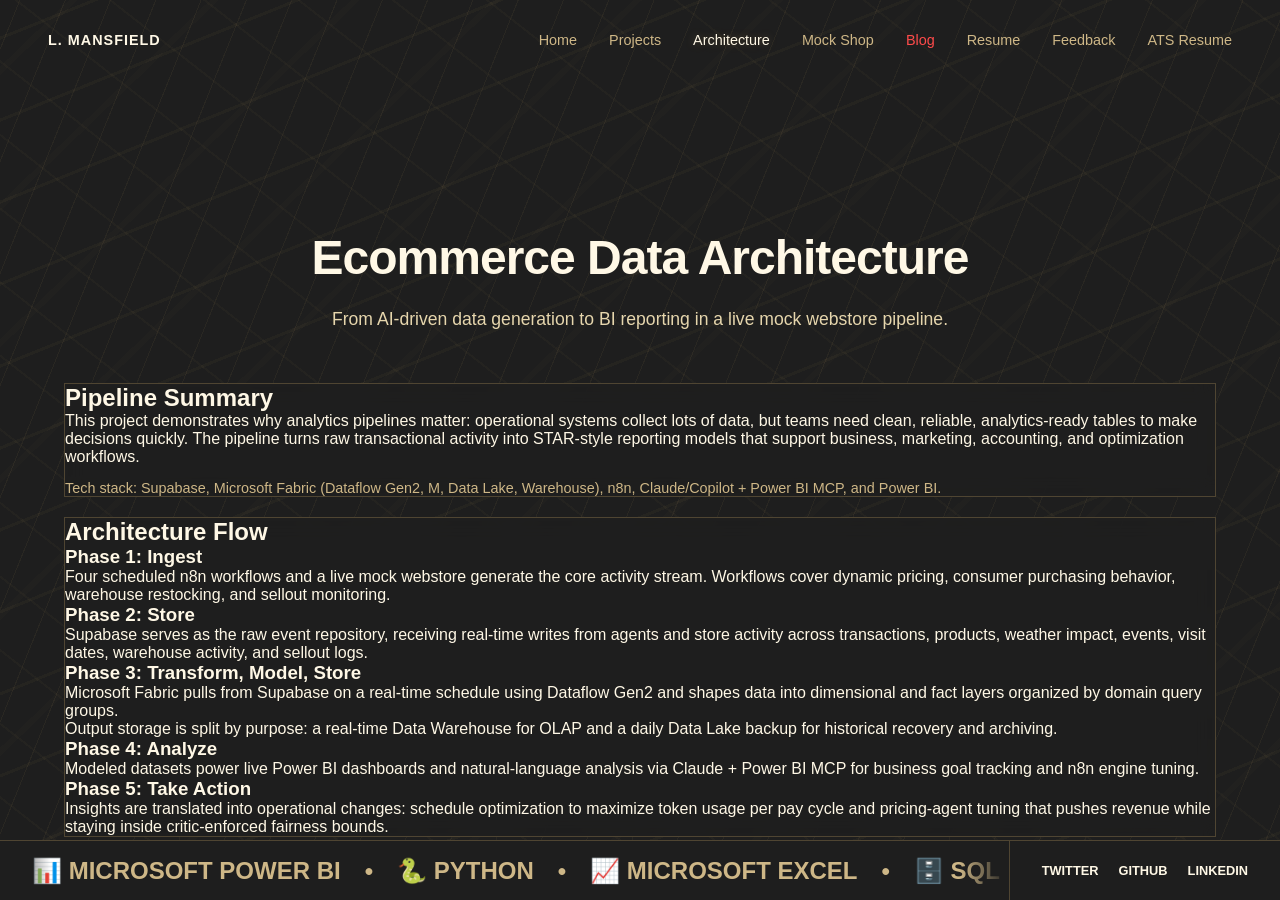
==== architecture.html @ 078328bf "added description to the architecture page" ====
<!DOCTYPE html>
<html lang="en">
<head>
    <meta charset="UTF-8">
    <meta name="viewport" content="width=device-width, initial-scale=1.0">
    <title>Logan Mansfield | Architecture</title>
    <link rel="icon" type="image/jpeg" href="mini.jpg">
    <link rel="shortcut icon" href="mini.jpg">
    <link rel="stylesheet" href="assets/style.css">
    <script>
        window.va = window.va || function () { (window.vaq = window.vaq || []).push(arguments); };
    </script>
    <script defer src="/_vercel/insights/script.js"></script>
</head>
<body>

    <header>
        <div class="logo-text">L. MANSFIELD</div>
        <button class="nav-toggle" type="button" aria-label="Toggle navigation" aria-expanded="false" data-nav-toggle>
            <span></span>
            <span></span>
            <span></span>
        </button>
        <nav class="nav-links">
            <a href="index.html">Home</a>
            <a href="projects.html">Projects</a>
            <a href="architecture.html" class="active">Architecture</a>
            <a href="shop.html">Mock Shop</a>
            <a href="blog.html" class="blog-disabled" data-disabled-blog="true" aria-disabled="true">Blog</a>
            <a href="resume.html">Resume</a>
            <a href="feedback.html">Feedback</a>
            <a href="assets/resume_ats.txt" target="_blank">ATS Resume</a>
        </nav>
    </header>

    <main class="blog-view">
        <div class="blog-intro">
            <h1>Ecommerce Data Architecture</h1>
            <p>From AI-driven data generation to BI reporting in a live mock webstore pipeline.</p>
        </div>

        <section class="content-panel" style="margin-bottom: 1.25rem;">
            <h2>Pipeline Summary</h2>
            <p>
                This project demonstrates why analytics pipelines matter: operational systems collect lots of data, but teams
                need clean, reliable, analytics-ready tables to make decisions quickly. The pipeline turns raw transactional
                activity into STAR-style reporting models that support business, marketing, accounting, and optimization workflows.
            </p>
            <p class="section-note">
                Tech stack: Supabase, Microsoft Fabric (Dataflow Gen2, M, Data Lake, Warehouse), n8n,
                Claude/Copilot + Power BI MCP, and Power BI.
            </p>
        </section>

        <section class="content-panel" style="margin-bottom: 1.25rem;">
            <h2>Architecture Flow</h2>
            <h3>Phase 1: Ingest</h3>
            <p>
                Four scheduled n8n workflows and a live mock webstore generate the core activity stream.
                Workflows cover dynamic pricing, consumer purchasing behavior, warehouse restocking, and sellout monitoring.
            </p>

            <h3>Phase 2: Store</h3>
            <p>
                Supabase serves as the raw event repository, receiving real-time writes from agents and store activity across
                transactions, products, weather impact, events, visit dates, warehouse activity, and sellout logs.
            </p>

            <h3>Phase 3: Transform, Model, Store</h3>
            <p>
                Microsoft Fabric pulls from Supabase on a real-time schedule using Dataflow Gen2 and shapes data into
                dimensional and fact layers organized by domain query groups.
            </p>
            <p>
                Output storage is split by purpose: a real-time Data Warehouse for OLAP and a daily Data Lake backup
                for historical recovery and archiving.
            </p>

            <h3>Phase 4: Analyze</h3>
            <p>
                Modeled datasets power live Power BI dashboards and natural-language analysis via Claude + Power BI MCP
                for business goal tracking and n8n engine tuning.
            </p>

            <h3>Phase 5: Take Action</h3>
            <p>
                Insights are translated into operational changes: schedule optimization to maximize token usage per pay cycle
                and pricing-agent tuning that pushes revenue while staying inside critic-enforced fairness bounds.
            </p>
        </section>

        <section class="content-panel" style="margin-bottom: 1.25rem;">
            <h2>Current Results</h2>
            <p>Dynamic pricing impact metrics are in progress.</p>
            <p>
                Agent cadence is currently balanced to maximize monthly token utilization without exceeding limits,
                prioritizing the consumer and sellout workflows, then dynamic pricing, then lower-frequency tasks.
            </p>
            <p class="section-note">Infographic generated with Claude Opus 4.6.</p>
        </section>

        <section class="content-panel" style="padding: 0; overflow: hidden; min-height: 78vh;">
            <iframe
                title="Owl Park Data Architecture"
                src="owl-park-infographic.html"
                style="width: 100%; min-height: 78vh; border: 0; display: block;"
                loading="lazy"
            ></iframe>
        </section>
    </main>

    <footer>
        <div class="marquee">
            <div class="marquee-content">
                <span>📊 Microsoft Power BI</span> <span class="separator">•</span>
                <span>🐍 Python</span> <span class="separator">•</span>
                <span>📈 Microsoft Excel</span> <span class="separator">•</span>
                <span>🗄️ SQL</span> <span class="separator">•</span>
                <span>🧠 Machine Learning</span> <span class="separator">•</span>
                <span>🧱 Microsoft Fabric</span> <span class="separator">•</span>
                <span>❄️ Snowflake</span> <span class="separator">•</span>
                <span>📊 Microsoft Power BI</span> <span class="separator">•</span>
                <span>🐍 Python</span> <span class="separator">•</span>
                <span>📈 Microsoft Excel</span> <span class="separator">•</span>
                <span>🗄️ SQL</span> <span class="separator">•</span>
                <span>🧠 Machine Learning</span> <span class="separator">•</span>
                <span>🧱 Microsoft Fabric</span> <span class="separator">•</span>
                <span>❄️ Snowflake</span> <span class="separator">•</span>
            </div>
        </div>

        <div class="footer-socials">
            <a href="https://x.com/StatBird" target="_blank">TWITTER</a>
            <a href="https://github.com/lmansf" target="_blank">GITHUB</a>
            <a href="https://www.linkedin.com/in/lmansf96/" target="_blank">LINKEDIN</a>
        </div>
    </footer>

    <script defer src="assets/transition.js"></script>
</body>
</html>
---- assets/style.css ----
:root {
    --bg-color: #1e1e1e;
    --text-color: #fff8e6;
    --accent-color: #ffd27a;
    --secondary-text: #ceb787;
    --card-bg: rgba(255, 210, 122, 0.06);
    --card-border: rgba(255, 210, 122, 0.22);
    --font-main: 'Inter', -apple-system, BlinkMacSystemFont, sans-serif;
}

* {
    box-sizing: border-box;
    margin: 0;
    padding: 0;
}

body {
    background-color: var(--bg-color);
    color: var(--text-color);
    font-family: var(--font-main);
    height: 100vh;
    overflow: hidden; /* Prevent scrolling for the main view */
    display: flex;
    flex-direction: column;
}

/* Background Layers */
body::before,
body::after {
    content: "";
    position: fixed;
    top: 0;
    left: 0;
    width: 100%;
    height: 100%;
    z-index: 0;
    pointer-events: none;
}

body::before {
    background-image:
        repeating-linear-gradient(112deg, transparent 0 18px, rgba(255, 210, 122, 0.14) 18px 19px, transparent 19px 42px),
        repeating-linear-gradient(158deg, transparent 0 34px, rgba(255, 210, 122, 0.1) 34px 37px, transparent 37px 76px);
    opacity: 0.38;
}

body::after {
    background-image:
        repeating-linear-gradient(38deg, transparent 0 22px, rgba(255, 210, 122, 0.12) 22px 24px, transparent 24px 58px),
        repeating-linear-gradient(136deg, transparent 0 48px, rgba(255, 210, 122, 0.08) 48px 54px, transparent 54px 98px);
    opacity: 0.24;
}

/* Header */
header {
    display: flex;
    justify-content: space-between;
    align-items: center;
    padding: 2rem 3rem;
    position: relative;
    z-index: 10;
    font-size: 0.9rem;
}

.logo-text {
    font-weight: 700;
    letter-spacing: 1px;
}

.header-time {
    color: var(--secondary-text);
    font-size: 0.8rem;
    font-variant-numeric: tabular-nums;
}

.nav-links {
    display: flex;
    gap: 2rem;
}

.nav-toggle {
    display: none;
    width: 42px;
    height: 42px;
    border: 1px solid var(--card-border);
    background: rgba(255, 210, 122, 0.08);
    align-items: center;
    justify-content: center;
    flex-direction: column;
    gap: 5px;
    cursor: pointer;
}

.nav-toggle span {
    width: 18px;
    height: 2px;
    background: var(--text-color);
}

.nav-links a {
    color: var(--secondary-text);
    text-decoration: none;
    transition: color 0.3s, text-shadow 0.2s;
}

.nav-links a:hover, .nav-links a.active {
    color: var(--text-color);
    text-shadow: 0 0 10px rgba(255, 210, 122, 0.25);
}

.nav-links a:focus-visible {
    outline: 2px solid var(--accent-color);
    outline-offset: 3px;
    color: var(--text-color);
    text-shadow: 0 0 10px rgba(255, 210, 122, 0.25);
}

.nav-links a.blog-disabled,
.nav-links a.blog-disabled:hover,
.nav-links a.blog-disabled.active {
    color: #ff4b4b;
}

.blog-hover-popup {
    position: fixed;
    top: 0;
    left: 0;
    z-index: 10050;
    padding: 7px 10px;
    border-radius: 4px;
    background: rgba(30, 30, 30, 0.95);
    border: 1px solid rgba(255, 75, 75, 0.55);
    color: #ff8a8a;
    font-size: 0.75rem;
    letter-spacing: 0.3px;
    pointer-events: none;
    white-space: nowrap;
    opacity: 0;
    transform: translate(12px, 12px);
    transition: opacity 0.15s ease;
}

.blog-hover-popup.is-visible {
    opacity: 1;
}

.nav-links a.blog-disabled.blog-shuddering {
    animation: blogShudder 0.7s cubic-bezier(0.22, 0.61, 0.36, 1);
}

@keyframes blogShudder {
    0% { transform: translateX(0); }
    12% { transform: translateX(-3px) rotate(-1.5deg); }
    24% { transform: translateX(3px) rotate(1.5deg); }
    36% { transform: translateX(-2.5px) rotate(-1deg); }
    48% { transform: translateX(2.5px) rotate(1deg); }
    60% { transform: translateX(-1.5px) rotate(-0.6deg); }
    72% { transform: translateX(1.5px) rotate(0.6deg); }
    84% { transform: translateX(-0.8px) rotate(-0.2deg); }
    100% { transform: translateX(0) rotate(0); }
}

/* Main Layout */
main {
    flex: 1;
    position: relative;
    z-index: 5;
    display: flex;
    justify-content: center;
    align-items: center;
}

/* Central Card */
.profile-card {
    width: 380px;
    background: var(--card-bg);
    backdrop-filter: blur(10px);
    border: 1px solid var(--card-border);
    padding: 0;
    display: flex;
    flex-direction: column;
}

.card-image-container {
    height: 400px;
    overflow: hidden;
    position: relative;
}

.card-image-container img {
    width: 100%;
    height: 100%;
    object-fit: cover;
    filter: grayscale(20%);
    transition: filter 0.3s;
}

.card-image-container:hover img {
    filter: grayscale(0%);
}

.status-badge {
    position: absolute;
    bottom: 20px;
    left: 20px;
    display: flex;
    align-items: center;
    gap: 10px;
    background: rgba(30, 30, 30, 0.78);
    backdrop-filter: blur(4px);
    padding: 8px 12px;
}

.status-bars {
    display: flex;
    gap: 3px;
}

.bar {
    width: 2px;
    height: 12px;
    background-color: #7b6640;
}

.bar.a { height: 8px; }
.bar.b { height: 14px; background-color: var(--accent-color);}
.bar.c { height: 10px; }
.bar.d { height: 6px; }


.status-text {
    font-size: 0.8rem;
    font-weight: 500;
    color: #fff7e3;
    line-height: 1.35;
    /* text-transform: uppercase; */
    letter-spacing: 0.2px;
}

.card-details {
    padding: 20px;
    border-top: 1px solid var(--card-border);
}

.card-name {
    font-size: 1.2rem;
    font-weight: 600;
    margin-bottom: 5px;
}

.card-role {
    font-size: 0.9rem;
    color: var(--secondary-text);
    margin-bottom: 20px;
}

.card-pricing {
    display: flex;
    justify-content: space-between;
    align-items: center;
    padding-top: 15px;
    border-top: 1px solid var(--card-border);
    margin-bottom: 20px;
    font-size: 0.9rem;
}

.consult-btn {
    width: 100%;
    padding: 15px;
    background: var(--accent-color);
    color: #1e1e1e;
    text-decoration: none;
    border: none;
    font-weight: 700;
    cursor: pointer;
    display: flex;
    justify-content: space-between;
    align-items: center;
    transition: background 0.2s, box-shadow 0.2s;
}

.consult-btn:hover {
    background: #e8bd6a;
    box-shadow: 0 0 0 2px rgba(255, 210, 122, 0.28);
}

.consult-btn:focus-visible {
    outline: 2px solid var(--accent-color);
    outline-offset: 3px;
    box-shadow: 0 0 0 3px rgba(255, 210, 122, 0.2);
}

/* Context Text (Right Side) */
.intro-text {
    position: absolute;
    bottom: 20%;
    right: 15%;
    width: 300px;
    text-align: left;
    z-index: 5;
}

.intro-text p {
    font-size: 1.1rem;
    line-height: 1.4;
    color: #f0ddb3;
}

/* Footer Ticker */
footer {
    position: fixed;
    bottom: 0;
    width: 100%;
    z-index: 10;
    background: var(--bg-color);
    border-top: 1px solid var(--card-border);
    display: flex;
    align-items: center;
    height: 60px;
    padding: 0; /* Remove padding to let marquee hit edges */
}

.marquee {
    flex: 1;
    overflow: hidden;
    display: flex;
    align-items: center;
    height: 100%;
    mask-image: linear-gradient(to right, transparent, black 5%, black 95%, transparent);
    -webkit-mask-image: linear-gradient(to right, transparent, black 5%, black 95%, transparent);
}

.marquee-content {
    display: flex;
    gap: 0; /* Gap handled by padding/margin in items usually, or just use gap if consistent */
    animation: scroll 30s linear infinite;
    /* Duplicate content logic is handled in HTML for simplicity or JS, 
       but CSS-only requires enough content to fill + scroll.
       I implemented duplicate content in HTML.
    */
    padding-left: 2rem;
}

.marquee-content span {
    font-size: 1.5rem; /* Larger like the bold logos */
    font-weight: 700;
    color: #ceb787;
    text-transform: uppercase;
    white-space: nowrap;
    display: inline-block;
}

.marquee-snake-handle {
    display: inline-block;
    cursor: grab;
    user-select: none;
    touch-action: none;
}

.marquee-snake-handle.is-dragging {
    cursor: grabbing;
}

.separator {
    margin: 0 1.5rem;
    color: #5a4a2b; /* Dim separator */
}

@keyframes scroll {
    0% { transform: translateX(0); }
    100% { transform: translateX(-50%); } /* Assuming content is doubled 50/50 */
}

.footer-socials {
    display: flex;
    gap: 20px;
    padding: 0 2rem;
    background: var(--bg-color); /* Cover marquee if it slides under */
    z-index: 2;
    height: 100%;
    align-items: center;
    border-left: 1px solid var(--card-border);
}

.footer-socials a {
    color: var(--text-color);
    text-decoration: none;
    font-size: 0.8rem;
    font-weight: 700;
    transition: color 0.2s, text-shadow 0.2s;
}

.footer-socials a:hover {
    color: var(--accent-color);
    text-shadow: 0 0 10px rgba(255, 210, 122, 0.28);
}

.footer-socials a:focus-visible {
    outline: 2px solid var(--accent-color);
    outline-offset: 3px;
    color: var(--accent-color);
}

/* BLOG STYLES */
.blog-view {
    width: 100%;
    height: 100%;
    overflow-y: auto;
    padding: 150px 5vw 100px 5vw;
    display: block; /* Removed flex centering to allow natural flow */
}

/* PROJECTS STYLES */
.projects-view {
    width: 100%;
    height: 100%;
    overflow-y: auto;
    padding: 130px 5vw 110px 5vw;
    display: block;
}

.projects-intro {
    max-width: 900px;
    margin: 0 auto 40px auto;
    text-align: left;
}

.projects-intro h1 {
    font-size: clamp(2.3rem, 4vw, 3.4rem);
    font-weight: 800;
    letter-spacing: -0.02em;
    margin-bottom: 14px;
}

.projects-intro p {
    color: #bcbcbc;
    font-size: 1rem;
    line-height: 1.6;
    max-width: 700px;
}

.projects-layout {
    width: 100%;
    max-width: 1100px;
    margin: 0 auto;
    display: grid;
    grid-template-columns: repeat(12, 1fr);
    gap: 16px;
    padding-bottom: 50px;
}

.project-panel {
    background: rgba(30, 30, 30, 0.85);
    backdrop-filter: blur(10px);
    border: 1px solid var(--card-border);
    padding: 22px;
    min-height: 150px;
    display: flex;
    flex-direction: column;
    justify-content: space-between;
}

.project-tile {
    text-decoration: none;
    color: inherit;
    cursor: pointer;
    transition: transform 0.2s ease, border-color 0.2s ease;
}

.project-tile:hover {
    transform: translateY(-4px);
    border-color: rgba(255, 255, 255, 0.35);
}

.project-tile:focus-visible {
    outline: 2px solid var(--accent-color);
    outline-offset: 3px;
    transform: translateY(-4px);
    border-color: rgba(255, 255, 255, 0.35);
}

.project-panel h2,
.project-panel h3 {
    color: var(--text-color);
    line-height: 1.25;
    margin-bottom: 10px;
}

.project-panel h2 {
    font-size: clamp(1.3rem, 2.2vw, 2rem);
}

.project-panel h3 {
    font-size: 1.1rem;
}

.project-panel p {
    color: #e6d6ad;
    font-size: 0.95rem;
    line-height: 1.55;
}

.panel-label {
    font-size: 0.75rem;
    letter-spacing: 1px;
    text-transform: uppercase;
    color: var(--secondary-text);
    margin-bottom: 12px;
}

.panel-meta {
    margin-top: 20px;
    display: flex;
    justify-content: space-between;
    align-items: center;
    gap: 16px;
    color: #d1bb8e;
    font-size: 0.85rem;
}

.panel-featured {
    grid-column: span 8;
    min-height: 280px;
}

.panel-index {
    grid-column: span 4;
    min-height: 280px;
    background: #2b261f;
    cursor: default;
}

.panel-index h3 {
    text-transform: uppercase;
    letter-spacing: 1px;
    margin-bottom: 16px;
}

.panel-index ul {
    list-style: none;
    display: flex;
    flex-direction: column;
    gap: 12px;
}

.panel-index li {
    color: #f0ddb3;
    border-bottom: 1px solid rgba(255, 210, 122, 0.16);
    padding-bottom: 10px;
    font-size: 0.9rem;
}

.panel-split {
    grid-column: span 5;
    min-height: 220px;
}

.panel-vertical-title {
    grid-column: span 3;
    min-height: 220px;
    align-items: flex-start;
    gap: 18px;
}

.panel-vertical-header {
    width: 100%;
    display: grid;
    grid-template-columns: auto 1fr;
    align-items: center;
    gap: 14px;
}

.panel-vertical-title .panel-vertical-label {
    writing-mode: vertical-rl;
    transform: rotate(180deg);
    font-size: 0.9rem;
    letter-spacing: 1px;
    color: #ecd9ad;
    font-weight: 700;
}

.churn-bar-icon {
    width: 152px;
    height: 132px;
    border: 1px solid rgba(255, 210, 122, 0.28);
    background: rgba(255, 210, 122, 0.06);
    display: flex;
    align-items: flex-end;
    justify-content: center;
    gap: 12px;
    padding: 16px;
    flex-shrink: 0;
    justify-self: center;
}

.churn-bar-icon span {
    display: block;
    width: 22px;
    background: rgba(255, 210, 122, 0.78);
}

.churn-bar-icon span:nth-child(1) { height: 36%; }
.churn-bar-icon span:nth-child(2) { height: 62%; }
.churn-bar-icon span:nth-child(3) { height: 82%; }
.churn-bar-icon span:nth-child(4) { height: 50%; }

.panel-compact {
    grid-column: span 2;
    min-height: 220px;
}

.project-modal-overlay {
    position: fixed;
    inset: 0;
    z-index: 40;
    display: flex;
    align-items: center;
    justify-content: center;
    padding: 24px;
    background: rgba(0, 0, 0, 0.55);
    backdrop-filter: blur(4px);
    opacity: 0;
    visibility: hidden;
    pointer-events: none;
    transition: opacity 0.5s ease, visibility 0.5s ease;
}

.project-modal-overlay.is-open {
    opacity: 1;
    visibility: visible;
    pointer-events: auto;
}

.project-modal {
    width: min(1200px, 96vw);
    height: min(900px, 88vh);
    background: rgba(30, 30, 30, 0.92);
    border: 1px solid var(--card-border);
    backdrop-filter: blur(10px);
    padding: 26px;
    position: relative;
    display: grid;
    grid-template-rows: auto auto auto 1fr auto;
    gap: 14px;
    overflow: auto;
    transform: translateY(20px);
    opacity: 0;
    transition: transform 0.5s ease, opacity 0.5s ease;
}

.project-modal-overlay.is-open .project-modal {
    transform: translateY(0);
    opacity: 1;
}

.project-modal h2 {
    color: var(--text-color);
    line-height: 1.25;
    margin-bottom: 10px;
    font-size: clamp(1.3rem, 2.2vw, 2rem);
}

.project-modal p {
    color: #e6d6ad;
    font-size: 0.95rem;
    line-height: 1.55;
}

.project-modal-media {
    border: 1px solid var(--card-border);
    background: rgba(255, 210, 122, 0.05);
    display: flex;
    align-items: center;
    justify-content: center;
    min-height: 0;
    overflow: hidden;
}

.project-modal-image {
    width: min(920px, 86%);
    max-width: 100%;
    max-height: 100%;
    object-fit: contain;
    opacity: 0.9;
}

.project-modal .panel-meta {
    margin-top: 0;
}

.project-modal-close {
    position: absolute;
    top: 12px;
    right: 12px;
    width: 34px;
    height: 34px;
    border: 1px solid var(--card-border);
    background: rgba(255, 210, 122, 0.08);
    color: var(--text-color);
    font-size: 1.2rem;
    line-height: 1;
    cursor: pointer;
}

.project-modal-close:focus-visible {
    outline: 2px solid var(--accent-color);
    outline-offset: 2px;
}

.shop-view {
    width: 100%;
    height: 100%;
    overflow-y: auto;
    padding: 130px 5vw 110px 5vw;
    display: block;
}

.shop-intro {
    max-width: 1100px;
    margin: 0 auto 24px auto;
}

.shop-intro h1 {
    font-size: clamp(2rem, 3.6vw, 3rem);
    line-height: 1.2;
    margin-bottom: 10px;
}

.shop-intro p {
    color: #e6d6ad;
    font-size: 0.98rem;
}

.shop-intro-note {
    margin-top: 12px;
    color: var(--secondary-text);
    font-size: 0.84rem;
}

.shop-intro-tiles {
    margin-top: 14px;
    display: grid;
    grid-template-columns: repeat(auto-fit, minmax(240px, 1fr));
    gap: 12px;
}

.shop-intro-tile {
    border: 1px solid var(--card-border);
    background: rgba(30, 30, 30, 0.9);
    backdrop-filter: blur(10px);
    padding: 14px;
    display: grid;
    gap: 10px;
}

.shop-intro-tile h3 {
    font-size: 0.92rem;
    text-transform: uppercase;
    letter-spacing: 0.07em;
    color: var(--secondary-text);
}

.shop-intro-tags {
    display: flex;
    flex-wrap: wrap;
    gap: 8px;
}

.shop-intro-tags span {
    border: 1px solid var(--card-border);
    background: rgba(255, 210, 122, 0.08);
    color: var(--text-color);
    font-size: 0.82rem;
    line-height: 1.3;
    padding: 6px 9px;
}

.shop-intro-tags code {
    color: inherit;
}

.shop-layout {
    width: 100%;
    max-width: 1100px;
    margin: 0 auto;
    display: grid;
    grid-template-columns: 2fr 1fr;
    gap: 18px;
    align-items: start;
    padding-bottom: 60px;
}

.shop-products-panel,
.shop-checkout-panel {
    border: 1px solid var(--card-border);
    background: rgba(30, 30, 30, 0.9);
    backdrop-filter: blur(10px);
    padding: 20px;
}

.shop-products-panel h2,
.shop-checkout-panel h2,
.shop-checkout-form h3 {
    margin-bottom: 14px;
}

.shop-product-grid {
    display: grid;
    gap: 14px;
}

.shop-category-section {
    display: grid;
    gap: 10px;
}

.shop-category-title {
    font-size: 0.95rem;
    letter-spacing: 0.06em;
    text-transform: uppercase;
    color: var(--secondary-text);
}

.shop-category-grid {
    display: grid;
    grid-template-columns: repeat(auto-fill, minmax(220px, 1fr));
    gap: 14px;
}

.shop-product-card {
    border: 1px solid var(--card-border);
    padding: 16px;
    background: rgba(255, 210, 122, 0.04);
    display: flex;
    flex-direction: column;
    gap: 10px;
    min-height: 220px;
}

.shop-product-card h3 {
    font-size: 1rem;
    line-height: 1.3;
}

.shop-product-card p {
    color: #e6d6ad;
    font-size: 0.9rem;
    line-height: 1.5;
    flex: 1;
}

.shop-product-inventory,
.shop-item-availability {
    color: var(--secondary-text);
    font-size: 0.82rem;
}

.shop-product-footer {
    display: flex;
    align-items: center;
    justify-content: space-between;
    gap: 10px;
}

.shop-add-btn,
.shop-remove-btn {
    border: 1px solid var(--card-border);
    background: rgba(255, 210, 122, 0.08);
    color: var(--text-color);
    padding: 8px 10px;
    cursor: pointer;
    transition: border-color 0.2s ease, background 0.2s ease;
}

.shop-add-btn:hover,
.shop-remove-btn:hover {
    border-color: rgba(255, 210, 122, 0.5);
}

.shop-add-btn:focus-visible,
.shop-remove-btn:focus-visible,
.shop-secondary-btn:focus-visible,
.shop-ticket-date-input:focus-visible,
.shop-quantity-input:focus-visible,
.shop-checkout-form input:focus-visible {
    outline: 2px solid var(--accent-color);
    outline-offset: 2px;
}

.shop-add-btn:disabled {
    opacity: 0.6;
    cursor: not-allowed;
}

.shop-cart-summary {
    margin-bottom: 18px;
}

.shop-cart-items {
    display: grid;
    gap: 10px;
}

.shop-cart-row {
    border: 1px solid var(--card-border);
    background: rgba(255, 210, 122, 0.04);
    padding: 12px;
    display: grid;
    gap: 10px;
}

.shop-cart-details h4 {
    font-size: 0.95rem;
}

.shop-cart-details p {
    color: var(--secondary-text);
    font-size: 0.85rem;
    margin-top: 4px;
}

.shop-ticket-date-label {
    display: grid;
    gap: 6px;
    margin-top: 10px;
    color: var(--secondary-text);
    font-size: 0.8rem;
}

.shop-ticket-date-popup {
    margin-top: 10px;
    border: 1px solid var(--card-border);
    background: rgba(255, 210, 122, 0.04);
}

.shop-ticket-date-popup[open] {
    padding: 0 10px 10px;
}

.shop-ticket-date-toggle {
    list-style: none;
    cursor: pointer;
    padding: 8px 10px;
    color: var(--secondary-text);
    font-size: 0.82rem;
    user-select: none;
}

.shop-ticket-date-toggle::-webkit-details-marker {
    display: none;
}

.shop-ticket-date-popup .shop-ticket-date-label {
    margin-top: 0;
}

.shop-ticket-date-body {
    margin-top: 2px;
}

.shop-ticket-date-spots {
    margin-top: 8px;
    color: var(--secondary-text);
    font-size: 0.8rem;
}

.shop-ticket-calendar-loading {
    color: var(--secondary-text);
    font-size: 0.8rem;
    padding: 8px 0;
}

.shop-ticket-calendar-nav {
    display: grid;
    grid-template-columns: auto 1fr auto;
    align-items: center;
    gap: 8px;
    margin-bottom: 8px;
}

.shop-ticket-calendar-month {
    text-align: center;
    font-size: 0.82rem;
    color: var(--text-color);
}

.shop-ticket-calendar-nav-btn {
    width: 26px;
    height: 26px;
    border: 1px solid var(--card-border);
    background: rgba(255, 210, 122, 0.08);
    color: var(--text-color);
    cursor: pointer;
}

.shop-ticket-calendar-nav-btn:disabled {
    opacity: 0.5;
    cursor: not-allowed;
}

.shop-ticket-calendar-grid {
    display: grid;
    grid-template-columns: repeat(7, minmax(0, 1fr));
    gap: 5px;
}

.shop-ticket-calendar-weekday {
    color: var(--secondary-text);
    font-size: 0.72rem;
    text-align: center;
    opacity: 0.9;
}

.shop-ticket-calendar-day {
    width: 100%;
    min-height: 28px;
    border: 1px solid var(--card-border);
    background: rgba(255, 210, 122, 0.08);
    color: var(--text-color);
    cursor: pointer;
    font-size: 0.78rem;
}

.shop-ticket-calendar-day.is-empty {
    border-color: transparent;
    background: transparent;
    pointer-events: none;
}

.shop-ticket-calendar-day.is-unavailable,
.shop-ticket-calendar-day:disabled {
    background: rgba(30, 30, 30, 0.45);
    color: rgba(206, 183, 135, 0.45);
    border-color: rgba(255, 210, 122, 0.18);
    cursor: not-allowed;
}

.shop-ticket-calendar-day.is-selected {
    border-color: rgba(255, 210, 122, 0.8);
    box-shadow: 0 0 0 1px rgba(255, 210, 122, 0.35) inset;
    background: rgba(255, 210, 122, 0.2);
}

.shop-ticket-date-input {
    border: 1px solid var(--card-border);
    background: rgba(30, 30, 30, 0.92);
    color: var(--text-color);
    padding: 8px;
}

.shop-cart-controls {
    display: grid;
    grid-template-columns: 72px 1fr auto;
    align-items: center;
    gap: 10px;
}

.shop-quantity-input {
    width: 100%;
    padding: 6px 8px;
    border: 1px solid var(--card-border);
    background: rgba(30, 30, 30, 0.9);
    color: var(--text-color);
}

.shop-line-total {
    justify-self: end;
    font-weight: 700;
}

.shop-cart-empty,
.shop-products-empty {
    color: var(--secondary-text);
    font-size: 0.9rem;
}

.shop-cart-totals {
    margin-top: 12px;
    border-top: 1px solid var(--card-border);
    padding-top: 12px;
    display: grid;
    gap: 8px;
}

.shop-cart-totals div {
    display: flex;
    justify-content: space-between;
    align-items: center;
}

.shop-checkout-form {
    display: grid;
    gap: 10px;
}

.shop-checkout-form label {
    display: grid;
    gap: 6px;
    color: var(--secondary-text);
    font-size: 0.88rem;
}

.shop-checkout-form input {
    width: 100%;
    border: 1px solid var(--card-border);
    background: rgba(30, 30, 30, 0.92);
    color: var(--text-color);
    padding: 10px;
}

.shop-checkout-form input:disabled {
    opacity: 0.65;
    cursor: not-allowed;
}

.shop-rounding-toggle {
    display: flex;
    align-items: center;
    gap: 10px;
    color: var(--text-color);
    font-size: 0.88rem;
    font-weight: 600;
    border: 1px solid var(--card-border);
    background: rgba(255, 210, 122, 0.06);
    padding: 10px 12px;
    cursor: pointer;
    transition: border-color 0.2s ease, background 0.2s ease, box-shadow 0.2s ease;
}

.shop-rounding-toggle:hover {
    border-color: rgba(255, 210, 122, 0.5);
    background: rgba(255, 210, 122, 0.1);
}

.shop-rounding-toggle:focus-within {
    border-color: var(--accent-color);
    box-shadow: 0 0 0 2px rgba(255, 210, 122, 0.22);
}

.shop-rounding-toggle input {
    width: 18px;
    height: 18px;
    margin: 0;
    accent-color: var(--accent-color);
}

.shop-rounding-help {
    color: var(--secondary-text);
    font-size: 0.8rem;
    margin: -2px 4px 0;
}

.shop-promo-field {
    display: grid;
    gap: 6px;
    margin-top: 2px;
}

.shop-promo-field > label {
    color: var(--secondary-text);
    font-size: 0.88rem;
}

.shop-promo-controls {
    display: grid;
    grid-template-columns: 1fr auto auto;
    gap: 8px;
}

.shop-promo-controls .shop-secondary-btn {
    width: auto;
    min-width: 90px;
    padding: 10px 12px;
}

.shop-promo-controls .shop-secondary-btn:disabled {
    opacity: 0.6;
    cursor: not-allowed;
}

.shop-promo-message {
    min-height: 1.1rem;
    color: var(--secondary-text);
    font-size: 0.82rem;
    margin-left: 2px;
}

.shop-promo-message[data-type="error"] {
    color: #ff8a8a;
}

.shop-promo-message[data-type="success"] {
    color: #9be8be;
}

.shop-promo-message[data-type="warning"] {
    color: #ffd27a;
}

.shop-checkout-form .consult-btn {
    margin-top: 6px;
}

.shop-checkout-form .consult-btn:disabled {
    opacity: 0.6;
    cursor: not-allowed;
}

.shop-checkout-actions {
    display: grid;
    gap: 8px;
    margin-top: 6px;
}

.shop-checkout-actions .consult-btn {
    margin-top: 0;
}

.shop-secondary-btn {
    width: 100%;
    padding: 12px;
    border: 1px solid var(--card-border);
    background: rgba(255, 210, 122, 0.08);
    color: var(--text-color);
    font-weight: 600;
    cursor: pointer;
    transition: border-color 0.2s ease, background 0.2s ease;
}

.shop-secondary-btn:hover {
    border-color: rgba(255, 210, 122, 0.5);
}

.content-panel {
    margin: 0 auto;
    border: 1px solid var(--card-border);
    background: rgba(30, 30, 30, 0.9);
    backdrop-filter: blur(10px);
}

.content-panel--resume {
    max-width: 1200px;
    padding: 14px;
}

.content-panel--feedback {
    max-width: 720px;
    padding: 24px;
    text-align: center;
}

.resume-frame {
    width: 100%;
    height: min(74vh, 1100px);
    border: 1px solid var(--card-border);
    background: var(--bg-color);
}

.feedback-action {
    max-width: 360px;
    margin: 0 auto;
    text-decoration: none;
}

.section-note {
    margin-top: 14px;
    color: var(--secondary-text);
    font-size: 0.9rem;
}

.blog-loading-state,
.blog-empty-state {
    grid-column: 1 / -1;
    text-align: center;
    font-size: 0.9rem;
    color: var(--secondary-text);
}

.blog-empty-state {
    padding: 50px;
}

.blog-card-meta {
    display: flex;
    justify-content: space-between;
    align-items: center;
    margin-bottom: 10px;
}

.blog-card-date {
    color: var(--secondary-text);
    font-size: 0.85rem;
}

.shop-form-message {
    min-height: 1.2rem;
    font-size: 0.88rem;
    color: var(--secondary-text);
}

.shop-form-message[data-type="error"] {
    color: #ff8a8a;
}

.shop-form-message[data-type="success"] {
    color: #9be8be;
}

.shop-form-message[data-type="warning"] {
    color: #ffd27a;
}

#blog-grid {
    display: grid;
    grid-template-columns: repeat(auto-fill, minmax(300px, 1fr));
    gap: 50px;
    width: 100%;
    max-width: 1200px;
    margin: 0 auto; /* Center the grid */
    padding-bottom: 50px;
}

/* Project Card in Blog Grid */
.project-card {
    background: rgba(30, 30, 30, 0.85); /* Darker background for better readability against large text */
    backdrop-filter: blur(10px);
    border: 1px solid var(--card-border);
    border-radius: 4px;
    overflow: hidden;
    transition: transform 0.3s ease, border-color 0.3s ease;
    cursor: pointer;
    display: flex;
    flex-direction: column;
}

.project-card:hover {
    transform: translateY(-8px); /* Deeper lift on hover */
    border-color: rgba(255, 210, 122, 0.5); /* Brighter border on hover for separation */
    box-shadow: 0 10px 30px -10px rgba(0,0,0,0.5); /* Added shadow for depth */
}

.project-card-image {
    width: 100%;
    height: 200px;
    background-size: cover;
    background-position: center;
    filter: grayscale(40%);
    transition: filter 0.3s;
}

.project-card:hover .project-card-image {
    filter: grayscale(0%);
}

.project-card-content {
    padding: 20px;
    flex: 1;
    display: flex;
    flex-direction: column;
    justify-content: space-between;
}

.project-tag {
    font-size: 0.75rem;
    text-transform: uppercase;
    letter-spacing: 1px;
    color: var(--secondary-text);
    margin-bottom: 10px;
    border: 1px solid var(--card-border);
    padding: 4px 8px;
    align-self: flex-start;
}

.project-card h2 {
    font-size: 1.2rem;
    margin-bottom: 10px;
    line-height: 1.3;
    font-weight: 700;
    color: var(--text-color);
}

.post-excerpt {
    font-size: 0.9rem;
    color: #e6d6ad;
    margin-bottom: 15px;
    display: -webkit-box;
    line-clamp: 3;
    -webkit-line-clamp: 3;
    -webkit-box-orient: vertical;
    overflow: hidden;
}

/* OVERLAY STYLES */
#post-overlay {
    position: fixed;
    inset: 0;
    display: none;
    flex-direction: column;
    z-index: 9999;
    overflow-y: auto;
    background: rgba(30, 30, 30, 0.96);
    backdrop-filter: blur(20px);
}

#post-overlay-close {
    position: fixed;
    top: 20px;
    right: 30px;
    width: 40px;
    height: 40px;
    border: 1px solid var(--card-border);
    border-radius: 50%;
    background: rgba(255, 210, 122, 0.12);
    color: var(--text-color);
    font-size: 2rem;
    line-height: 1;
    display: flex;
    align-items: center;
    justify-content: center;
    cursor: pointer;
    z-index: 10000;
    transition: background 0.2s ease, border-color 0.2s ease;
}

#post-overlay-close:hover {
    background: rgba(255, 210, 122, 0.2);
    border-color: rgba(255, 210, 122, 0.5);
}

#post-overlay-close:focus-visible {
    outline: 2px solid var(--accent-color);
    outline-offset: 3px;
}

#post-overlay-image {
    width: 100%;
    height: 40vh;
    margin-bottom: 2rem;
    background-size: cover;
    background-position: center;
    flex-shrink: 0;
}

.post-overlay-shell {
    max-width: 800px;
    width: 100%;
    margin: 0 auto;
    padding: 0 20px 100px;
}

.post-overlay-meta {
    margin-bottom: 10px;
    display: flex;
    align-items: center;
}

#post-overlay-category {
    background: transparent;
    border: 1px solid var(--card-border);
    padding: 5px 10px;
    border-radius: 4px;
    margin-bottom: 0;
}

#post-overlay-date {
    margin-left: 15px;
    color: var(--secondary-text);
    font-size: 0.9rem;
}

#post-overlay-title {
    font-size: clamp(2rem, 5vw, 3rem);
    margin: 20px 0 30px;
    line-height: 1.1;
    font-weight: 800;
}

#post-overlay-content {
    color: #e6d6ad;
    line-height: 1.8;
    font-size: 1.1rem;
}

.blog-markdown-content h1, 
.blog-markdown-content h2, 
.blog-markdown-content h3 {
    color: var(--text-color);
    margin-top: 2em;
    margin-bottom: 0.5em;
    font-weight: 700;
}

.blog-markdown-content p {
    margin-bottom: 1.5em;
    color: #e6d6ad;
    font-size: 1.1rem;
    line-height: 1.8;
}

.blog-markdown-content a {
    color: var(--accent-color);
    text-decoration: underline;
}

.blog-markdown-content img {
    max-width: 100%;
    border-radius: 4px;
    margin: 2em 0;
}

.blog-markdown-content pre {
    background: rgba(255,255,255,0.05);
    padding: 20px;
    border-radius: 4px;
    overflow-x: auto;
    margin: 2em 0;
    border: 1px solid var(--card-border);
}

.blog-markdown-content code {
    font-family: monospace;
    background: rgba(255,255,255,0.1);
    padding: 2px 5px;
    border-radius: 3px;
    color: #f0ddb3;
}

/* Responsive adjustments */
@media (max-width: 900px) {
    header {
        padding: 1rem;
    }

    .nav-toggle {
        display: inline-flex;
        z-index: 12;
    }

    .nav-links {
        position: absolute;
        top: calc(100% + 8px);
        left: 1rem;
        right: 1rem;
        display: none;
        flex-direction: column;
        gap: 0;
        background: rgba(30, 30, 30, 0.98);
        border: 1px solid var(--card-border);
        z-index: 11;
    }

    body.mobile-nav-open .nav-links {
        display: flex;
    }

    .nav-links a {
        padding: 12px 14px;
        border-bottom: 1px solid var(--card-border);
    }

    .nav-links a:last-child {
        border-bottom: 0;
    }

    .intro-text, .footer-socials {
        display: none; 
    }

    .profile-card {
        width: 90%;
        max-width: 350px;
    }

    footer {
        display: none; 
    }
    
    .blog-view {
        padding: 80px 20px;
    }

    .projects-view {
        padding: 80px 20px;
    }

    .shop-view {
        padding: 80px 20px;
    }

    .projects-layout {
        grid-template-columns: 1fr;
        gap: 14px;
    }

    .shop-layout {
        grid-template-columns: 1fr;
        gap: 14px;
    }

    .panel-featured,
    .panel-index,
    .panel-split,
    .panel-vertical-title,
    .panel-compact {
        grid-column: span 1;
        min-height: auto;
    }

    .panel-vertical-title .panel-vertical-label {
        writing-mode: horizontal-tb;
        transform: none;
    }
}

/* Blog Intro */
.blog-intro {
    max-width: 800px;
    margin: 0 auto 50px auto; 
    text-align: center;
}

.blog-intro h1 {
    font-size: 3rem;
    margin-bottom: 20px;
    font-weight: 800;
    letter-spacing: -1px;
    color: var(--text-color);
}

.blog-intro p {
    color: #e6d6ad;
    font-size: 1.1rem;
    line-height: 1.6;
}


/* Page Transitions */
main {
    transition: opacity 0.5s ease-in-out;
}

.page-exit {
    opacity: 0;
}

.page-enter {
    animation: fadeIn 0.5s ease-out forwards;
}

.projects-load-enter {
    animation: fadeIn 0.5s ease-out forwards;
}

@keyframes fadeIn {
    from {
        opacity: 0;
    }
    to {
        opacity: 1;
    }
}

.page-initial-state {
    opacity: 0;
}

.page-initial-enter {
    animation: fadeIn 0.5s ease-out forwards;
}


/* Ensure animations override transitions */
.page-enter {
    animation: fadeIn 0.5s ease-out forwards;
}



/* Global Scrollbar Styles */
::-webkit-scrollbar { width: 8px; }
::-webkit-scrollbar-track { background: #1e1e1e; }
::-webkit-scrollbar-thumb { background: #5a4a2b; border-radius: 4px; }
::-webkit-scrollbar-thumb:hover { background: #7b6640; }
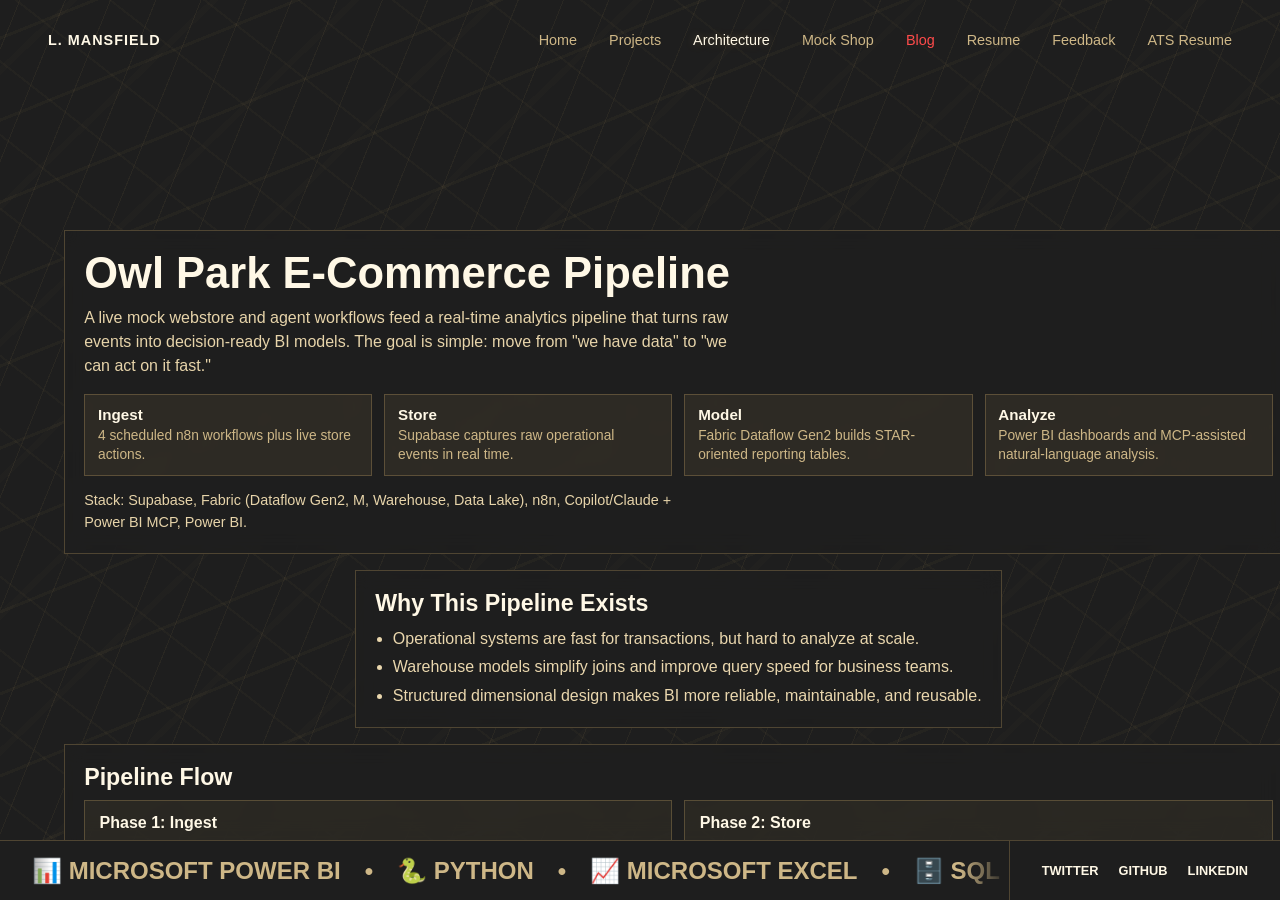
==== commit d87b1961: "fixing infographic size" ====
--- a/architecture.html
+++ b/architecture.html
@@ -11,6 +11,147 @@
         window.va = window.va || function () { (window.vaq = window.vaq || []).push(arguments); };
     </script>
     <script defer src="/_vercel/insights/script.js"></script>
+    <style>
+        .architecture-view {
+            width: min(1160px, 100%);
+            margin: 0 auto;
+            display: grid;
+            gap: 1rem;
+            padding-bottom: 1.5rem;
+        }
+
+        .architecture-view .content-panel {
+            padding: 1.2rem;
+        }
+
+        .arch-hero h1 {
+            font-size: clamp(1.8rem, 3.4vw, 2.8rem);
+            line-height: 1.1;
+            margin-bottom: 0.5rem;
+        }
+
+        .arch-hero p {
+            color: #e7d4aa;
+            max-width: 74ch;
+            line-height: 1.5;
+        }
+
+        .arch-kpis {
+            display: grid;
+            grid-template-columns: repeat(4, minmax(0, 1fr));
+            gap: 0.75rem;
+            margin-top: 1rem;
+        }
+
+        .arch-kpi {
+            border: 1px solid var(--card-border);
+            background: rgba(255, 210, 122, 0.07);
+            padding: 0.7rem 0.8rem;
+        }
+
+        .arch-kpi strong {
+            display: block;
+            font-size: 0.95rem;
+            margin-bottom: 0.2rem;
+        }
+
+        .arch-kpi span {
+            color: var(--secondary-text);
+            font-size: 0.86rem;
+            line-height: 1.3;
+        }
+
+        .arch-section h2 {
+            font-size: 1.45rem;
+            margin-bottom: 0.6rem;
+        }
+
+        .arch-list {
+            padding-left: 1.1rem;
+            color: #ead7ae;
+            line-height: 1.45;
+        }
+
+        .arch-list li + li {
+            margin-top: 0.35rem;
+        }
+
+        .phase-grid {
+            display: grid;
+            grid-template-columns: repeat(2, minmax(0, 1fr));
+            gap: 0.75rem;
+        }
+
+        .phase-card {
+            border: 1px solid var(--card-border);
+            background: rgba(255, 210, 122, 0.05);
+            padding: 0.8rem 0.9rem;
+        }
+
+        .phase-card h3 {
+            font-size: 1rem;
+            margin-bottom: 0.35rem;
+        }
+
+        .phase-card p {
+            color: #e8d7b1;
+            line-height: 1.4;
+            font-size: 0.94rem;
+        }
+
+        .arch-results {
+            display: grid;
+            grid-template-columns: 2fr 1fr;
+            gap: 0.75rem;
+        }
+
+        .arch-results .phase-card {
+            height: 100%;
+        }
+
+        .arch-frame {
+            padding: 0;
+            overflow: hidden;
+            min-height: 88vh;
+        }
+
+        .arch-frame iframe {
+            width: 100%;
+            height: 88vh;
+            min-height: 720px;
+            border: 0;
+            display: block;
+        }
+
+        .arch-frame-wrap {
+            width: min(1500px, 96vw);
+            margin: 0 auto;
+        }
+
+        .arch-frame-note {
+            margin: 0.2rem 0 0.75rem;
+            text-align: right;
+        }
+
+        .arch-frame-note a {
+            color: var(--accent-color);
+            text-decoration: none;
+            border-bottom: 1px solid transparent;
+            transition: border-color 0.2s ease;
+        }
+
+        .arch-frame-note a:hover {
+            border-color: var(--accent-color);
+        }
+
+        @media (max-width: 980px) {
+            .arch-kpis,
+            .phase-grid,
+            .arch-results {
+                grid-template-columns: 1fr;
+            }
+        }
+    </style>
 </head>
 <body>
 
@@ -34,79 +175,95 @@
     </header>
 
     <main class="blog-view">
-        <div class="blog-intro">
-            <h1>Ecommerce Data Architecture</h1>
-            <p>From AI-driven data generation to BI reporting in a live mock webstore pipeline.</p>
+        <div class="architecture-view">
+            <section class="content-panel arch-hero">
+                <h1>Owl Park E-Commerce Pipeline</h1>
+                <p>
+                    A live mock webstore and agent workflows feed a real-time analytics pipeline that turns raw events into
+                    decision-ready BI models. The goal is simple: move from "we have data" to "we can act on it fast."
+                </p>
+                <div class="arch-kpis" aria-label="Pipeline highlights">
+                    <div class="arch-kpi">
+                        <strong>Ingest</strong>
+                        <span>4 scheduled n8n workflows plus live store actions.</span>
+                    </div>
+                    <div class="arch-kpi">
+                        <strong>Store</strong>
+                        <span>Supabase captures raw operational events in real time.</span>
+                    </div>
+                    <div class="arch-kpi">
+                        <strong>Model</strong>
+                        <span>Fabric Dataflow Gen2 builds STAR-oriented reporting tables.</span>
+                    </div>
+                    <div class="arch-kpi">
+                        <strong>Analyze</strong>
+                        <span>Power BI dashboards and MCP-assisted natural-language analysis.</span>
+                    </div>
+                </div>
+                <p class="section-note">
+                    Stack: Supabase, Fabric (Dataflow Gen2, M, Warehouse, Data Lake), n8n, Copilot/Claude + Power BI MCP, Power BI.
+                </p>
+            </section>
+
+            <section class="content-panel arch-section">
+                <h2>Why This Pipeline Exists</h2>
+                <ul class="arch-list">
+                    <li>Operational systems are fast for transactions, but hard to analyze at scale.</li>
+                    <li>Warehouse models simplify joins and improve query speed for business teams.</li>
+                    <li>Structured dimensional design makes BI more reliable, maintainable, and reusable.</li>
+                </ul>
+            </section>
+
+            <section class="content-panel arch-section">
+                <h2>Pipeline Flow</h2>
+                <div class="phase-grid">
+                    <article class="phase-card">
+                        <h3>Phase 1: Ingest</h3>
+                        <p>Agents handle pricing, consumer purchases, restocking, and sellout logging. Store purchases directly influence agent behavior.</p>
+                    </article>
+                    <article class="phase-card">
+                        <h3>Phase 2: Store</h3>
+                        <p>Supabase receives transactions, weather impact, events, products, visit dates, and warehouse/sellout activity as the raw source layer.</p>
+                    </article>
+                    <article class="phase-card">
+                        <h3>Phase 3: Transform, Model, Store</h3>
+                        <p>Fabric pulls data on a real-time schedule, transforms it into dimensional/fact models, and writes to Warehouse (live) plus Lake (daily backup).</p>
+                    </article>
+                    <article class="phase-card">
+                        <h3>Phase 4: Analyze and Act</h3>
+                        <p>Dashboards and AI-assisted analysis drive schedule optimization and pricing-agent tuning inside fairness boundaries.</p>
+                    </article>
+                </div>
+            </section>
+
+            <section class="content-panel arch-section">
+                <h2>Current Status</h2>
+                <div class="arch-results">
+                    <article class="phase-card">
+                        <h3>Working Now</h3>
+                        <p>Agent cadence is tuned to maximize monthly token utilization without hitting limits, with priority on consumer and sellout workflows.</p>
+                    </article>
+                    <article class="phase-card">
+                        <h3>Next Metric</h3>
+                        <p>Dynamic pricing impact reporting is in progress.</p>
+                    </article>
+                </div>
+                <p class="section-note">Infographic generated with Claude Opus 4.6.</p>
+            </section>
+
+            <div class="arch-frame-wrap">
+                <p class="arch-frame-note">
+                    <a href="owl-park-infographic.html" target="_blank" rel="noopener noreferrer">Open infographic full size ↗</a>
+                </p>
+                <section class="content-panel arch-frame">
+                    <iframe
+                        title="Owl Park Data Architecture"
+                        src="owl-park-infographic.html"
+                        loading="lazy"
+                    ></iframe>
+                </section>
+            </div>
         </div>
-
-        <section class="content-panel" style="margin-bottom: 1.25rem;">
-            <h2>Pipeline Summary</h2>
-            <p>
-                This project demonstrates why analytics pipelines matter: operational systems collect lots of data, but teams
-                need clean, reliable, analytics-ready tables to make decisions quickly. The pipeline turns raw transactional
-                activity into STAR-style reporting models that support business, marketing, accounting, and optimization workflows.
-            </p>
-            <p class="section-note">
-                Tech stack: Supabase, Microsoft Fabric (Dataflow Gen2, M, Data Lake, Warehouse), n8n,
-                Claude/Copilot + Power BI MCP, and Power BI.
-            </p>
-        </section>
-
-        <section class="content-panel" style="margin-bottom: 1.25rem;">
-            <h2>Architecture Flow</h2>
-            <h3>Phase 1: Ingest</h3>
-            <p>
-                Four scheduled n8n workflows and a live mock webstore generate the core activity stream.
-                Workflows cover dynamic pricing, consumer purchasing behavior, warehouse restocking, and sellout monitoring.
-            </p>
-
-            <h3>Phase 2: Store</h3>
-            <p>
-                Supabase serves as the raw event repository, receiving real-time writes from agents and store activity across
-                transactions, products, weather impact, events, visit dates, warehouse activity, and sellout logs.
-            </p>
-
-            <h3>Phase 3: Transform, Model, Store</h3>
-            <p>
-                Microsoft Fabric pulls from Supabase on a real-time schedule using Dataflow Gen2 and shapes data into
-                dimensional and fact layers organized by domain query groups.
-            </p>
-            <p>
-                Output storage is split by purpose: a real-time Data Warehouse for OLAP and a daily Data Lake backup
-                for historical recovery and archiving.
-            </p>
-
-            <h3>Phase 4: Analyze</h3>
-            <p>
-                Modeled datasets power live Power BI dashboards and natural-language analysis via Claude + Power BI MCP
-                for business goal tracking and n8n engine tuning.
-            </p>
-
-            <h3>Phase 5: Take Action</h3>
-            <p>
-                Insights are translated into operational changes: schedule optimization to maximize token usage per pay cycle
-                and pricing-agent tuning that pushes revenue while staying inside critic-enforced fairness bounds.
-            </p>
-        </section>
-
-        <section class="content-panel" style="margin-bottom: 1.25rem;">
-            <h2>Current Results</h2>
-            <p>Dynamic pricing impact metrics are in progress.</p>
-            <p>
-                Agent cadence is currently balanced to maximize monthly token utilization without exceeding limits,
-                prioritizing the consumer and sellout workflows, then dynamic pricing, then lower-frequency tasks.
-            </p>
-            <p class="section-note">Infographic generated with Claude Opus 4.6.</p>
-        </section>
-
-        <section class="content-panel" style="padding: 0; overflow: hidden; min-height: 78vh;">
-            <iframe
-                title="Owl Park Data Architecture"
-                src="owl-park-infographic.html"
-                style="width: 100%; min-height: 78vh; border: 0; display: block;"
-                loading="lazy"
-            ></iframe>
-        </section>
     </main>
 
     <footer>
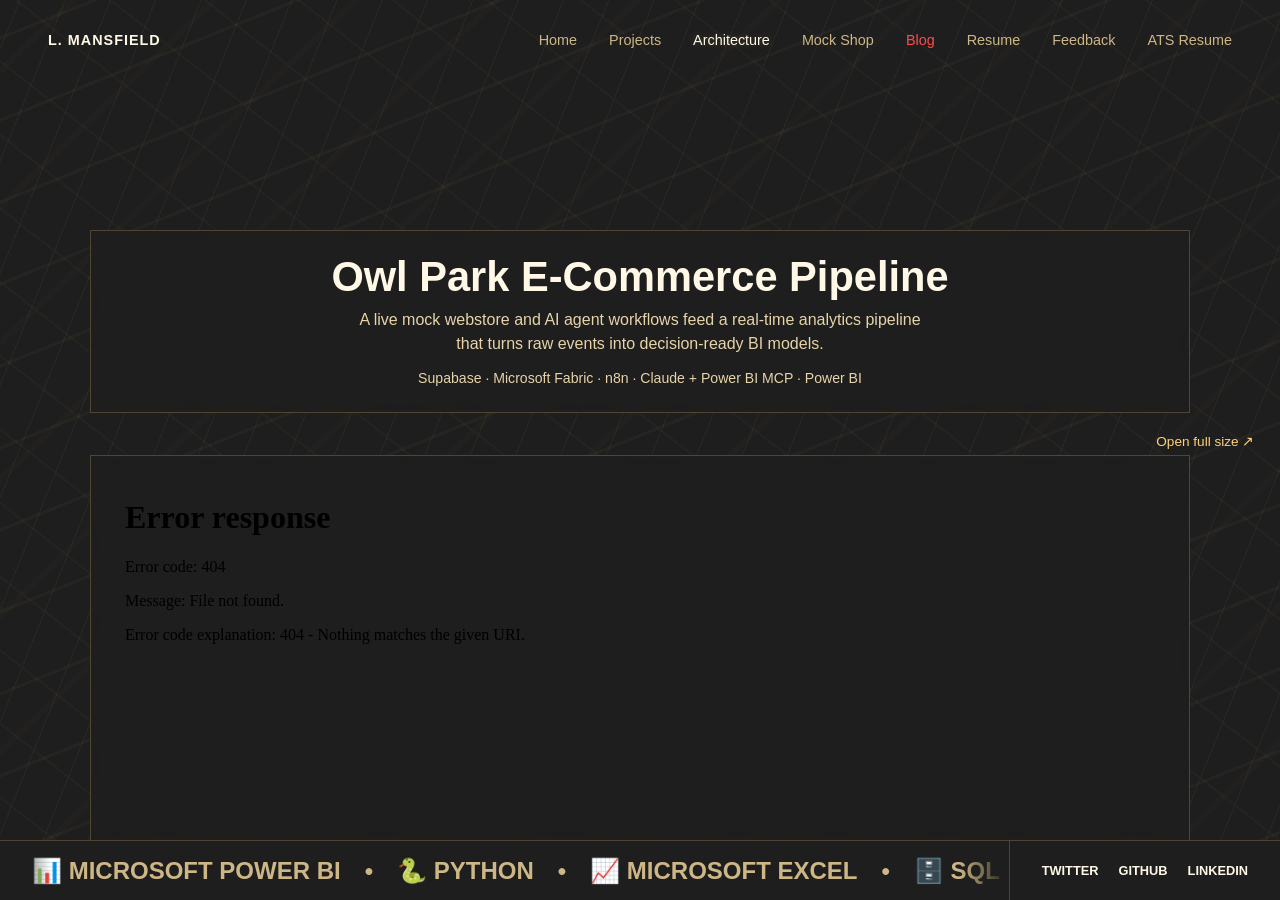
==== commit b31c0ec5: "centered and reorganized architecture page." ====
--- a/architecture.html
+++ b/architecture.html
@@ -12,107 +12,71 @@
     </script>
     <script defer src="/_vercel/insights/script.js"></script>
     <style>
-        .architecture-view {
-            width: min(1160px, 100%);
-            margin: 0 auto;
-            display: grid;
-            gap: 1rem;
-            padding-bottom: 1.5rem;
-        }
-
-        .architecture-view .content-panel {
-            padding: 1.2rem;
+        /* ── Architecture page layout ── */
+        .arch-page {
+            display: flex;
+            flex-direction: column;
+            align-items: center;
+            gap: 1.25rem;
+            padding-bottom: 2rem;
+        }
+
+        /* Shared panel sizing */
+        .arch-page .content-panel {
+            width: min(1100px, 92vw);
+            padding: 1.4rem 1.6rem;
+        }
+
+        /* ── Hero ── */
+        .arch-hero {
+            text-align: center;
         }
 
         .arch-hero h1 {
-            font-size: clamp(1.8rem, 3.4vw, 2.8rem);
-            line-height: 1.1;
-            margin-bottom: 0.5rem;
+            font-size: clamp(1.8rem, 3.4vw, 2.6rem);
+            line-height: 1.15;
+            margin-bottom: 0.45rem;
         }
 
         .arch-hero p {
             color: #e7d4aa;
-            max-width: 74ch;
+            max-width: 64ch;
+            margin: 0 auto;
             line-height: 1.5;
         }
 
-        .arch-kpis {
-            display: grid;
-            grid-template-columns: repeat(4, minmax(0, 1fr));
-            gap: 0.75rem;
-            margin-top: 1rem;
-        }
-
-        .arch-kpi {
-            border: 1px solid var(--card-border);
-            background: rgba(255, 210, 122, 0.07);
-            padding: 0.7rem 0.8rem;
-        }
-
-        .arch-kpi strong {
-            display: block;
-            font-size: 0.95rem;
-            margin-bottom: 0.2rem;
-        }
-
-        .arch-kpi span {
-            color: var(--secondary-text);
-            font-size: 0.86rem;
-            line-height: 1.3;
-        }
-
-        .arch-section h2 {
-            font-size: 1.45rem;
-            margin-bottom: 0.6rem;
-        }
-
-        .arch-list {
-            padding-left: 1.1rem;
-            color: #ead7ae;
-            line-height: 1.45;
-        }
-
-        .arch-list li + li {
-            margin-top: 0.35rem;
-        }
-
-        .phase-grid {
-            display: grid;
-            grid-template-columns: repeat(2, minmax(0, 1fr));
-            gap: 0.75rem;
-        }
-
-        .phase-card {
-            border: 1px solid var(--card-border);
-            background: rgba(255, 210, 122, 0.05);
-            padding: 0.8rem 0.9rem;
-        }
-
-        .phase-card h3 {
-            font-size: 1rem;
+        .arch-hero .section-note {
+            font-size: 0.88rem;
+            max-width: 64ch;
+            margin: 0.75rem auto 0;
+        }
+
+        /* ── Infographic embed ── */
+        .arch-frame-wrap {
+            width: min(1500px, 96vw);
+        }
+
+        .arch-frame-note {
+            text-align: right;
             margin-bottom: 0.35rem;
-        }
-
-        .phase-card p {
-            color: #e8d7b1;
-            line-height: 1.4;
-            font-size: 0.94rem;
-        }
-
-        .arch-results {
-            display: grid;
-            grid-template-columns: 2fr 1fr;
-            gap: 0.75rem;
-        }
-
-        .arch-results .phase-card {
-            height: 100%;
+            font-size: 0.85rem;
+        }
+
+        .arch-frame-note a {
+            color: var(--accent-color);
+            text-decoration: none;
+            border-bottom: 1px solid transparent;
+            transition: border-color 0.2s;
+        }
+
+        .arch-frame-note a:hover {
+            border-color: var(--accent-color);
         }
 
         .arch-frame {
             padding: 0;
             overflow: hidden;
-            min-height: 88vh;
+            width: 100%;
         }
 
         .arch-frame iframe {
@@ -123,29 +87,46 @@
             display: block;
         }
 
-        .arch-frame-wrap {
-            width: min(1500px, 96vw);
-            margin: 0 auto;
-        }
-
-        .arch-frame-note {
-            margin: 0.2rem 0 0.75rem;
-            text-align: right;
-        }
-
-        .arch-frame-note a {
-            color: var(--accent-color);
-            text-decoration: none;
-            border-bottom: 1px solid transparent;
-            transition: border-color 0.2s ease;
-        }
-
-        .arch-frame-note a:hover {
-            border-color: var(--accent-color);
+        /* ── Supporting detail sections ── */
+        .arch-section h2 {
+            font-size: 1.35rem;
+            margin-bottom: 0.5rem;
+        }
+
+        .phase-grid {
+            display: grid;
+            grid-template-columns: repeat(2, minmax(0, 1fr));
+            gap: 0.75rem;
+        }
+
+        .phase-card {
+            border: 1px solid var(--card-border);
+            background: rgba(255, 210, 122, 0.05);
+            padding: 0.8rem 0.9rem;
+        }
+
+        .phase-card h3 {
+            font-size: 1rem;
+            margin-bottom: 0.3rem;
+        }
+
+        .phase-card p {
+            color: #e8d7b1;
+            line-height: 1.4;
+            font-size: 0.94rem;
+        }
+
+        .arch-results {
+            display: grid;
+            grid-template-columns: 2fr 1fr;
+            gap: 0.75rem;
+        }
+
+        .arch-results .phase-card {
+            height: 100%;
         }
 
         @media (max-width: 980px) {
-            .arch-kpis,
             .phase-grid,
             .arch-results {
                 grid-template-columns: 1fr;
@@ -175,85 +156,24 @@
     </header>
 
     <main class="blog-view">
-        <div class="architecture-view">
+        <div class="arch-page">
+
+            <!-- ── Intro ── -->
             <section class="content-panel arch-hero">
                 <h1>Owl Park E-Commerce Pipeline</h1>
                 <p>
-                    A live mock webstore and agent workflows feed a real-time analytics pipeline that turns raw events into
-                    decision-ready BI models. The goal is simple: move from "we have data" to "we can act on it fast."
+                    A live mock webstore and AI agent workflows feed a real-time analytics pipeline
+                    that turns raw events into decision-ready BI models.
                 </p>
-                <div class="arch-kpis" aria-label="Pipeline highlights">
-                    <div class="arch-kpi">
-                        <strong>Ingest</strong>
-                        <span>4 scheduled n8n workflows plus live store actions.</span>
-                    </div>
-                    <div class="arch-kpi">
-                        <strong>Store</strong>
-                        <span>Supabase captures raw operational events in real time.</span>
-                    </div>
-                    <div class="arch-kpi">
-                        <strong>Model</strong>
-                        <span>Fabric Dataflow Gen2 builds STAR-oriented reporting tables.</span>
-                    </div>
-                    <div class="arch-kpi">
-                        <strong>Analyze</strong>
-                        <span>Power BI dashboards and MCP-assisted natural-language analysis.</span>
-                    </div>
-                </div>
                 <p class="section-note">
-                    Stack: Supabase, Fabric (Dataflow Gen2, M, Warehouse, Data Lake), n8n, Copilot/Claude + Power BI MCP, Power BI.
+                    Supabase · Microsoft Fabric · n8n · Claude + Power BI MCP · Power BI
                 </p>
             </section>
 
-            <section class="content-panel arch-section">
-                <h2>Why This Pipeline Exists</h2>
-                <ul class="arch-list">
-                    <li>Operational systems are fast for transactions, but hard to analyze at scale.</li>
-                    <li>Warehouse models simplify joins and improve query speed for business teams.</li>
-                    <li>Structured dimensional design makes BI more reliable, maintainable, and reusable.</li>
-                </ul>
-            </section>
-
-            <section class="content-panel arch-section">
-                <h2>Pipeline Flow</h2>
-                <div class="phase-grid">
-                    <article class="phase-card">
-                        <h3>Phase 1: Ingest</h3>
-                        <p>Agents handle pricing, consumer purchases, restocking, and sellout logging. Store purchases directly influence agent behavior.</p>
-                    </article>
-                    <article class="phase-card">
-                        <h3>Phase 2: Store</h3>
-                        <p>Supabase receives transactions, weather impact, events, products, visit dates, and warehouse/sellout activity as the raw source layer.</p>
-                    </article>
-                    <article class="phase-card">
-                        <h3>Phase 3: Transform, Model, Store</h3>
-                        <p>Fabric pulls data on a real-time schedule, transforms it into dimensional/fact models, and writes to Warehouse (live) plus Lake (daily backup).</p>
-                    </article>
-                    <article class="phase-card">
-                        <h3>Phase 4: Analyze and Act</h3>
-                        <p>Dashboards and AI-assisted analysis drive schedule optimization and pricing-agent tuning inside fairness boundaries.</p>
-                    </article>
-                </div>
-            </section>
-
-            <section class="content-panel arch-section">
-                <h2>Current Status</h2>
-                <div class="arch-results">
-                    <article class="phase-card">
-                        <h3>Working Now</h3>
-                        <p>Agent cadence is tuned to maximize monthly token utilization without hitting limits, with priority on consumer and sellout workflows.</p>
-                    </article>
-                    <article class="phase-card">
-                        <h3>Next Metric</h3>
-                        <p>Dynamic pricing impact reporting is in progress.</p>
-                    </article>
-                </div>
-                <p class="section-note">Infographic generated with Claude Opus 4.6.</p>
-            </section>
-
+            <!-- ── Infographic ── -->
             <div class="arch-frame-wrap">
                 <p class="arch-frame-note">
-                    <a href="owl-park-infographic.html" target="_blank" rel="noopener noreferrer">Open infographic full size ↗</a>
+                    <a href="owl-park-infographic.html" target="_blank" rel="noopener noreferrer">Open full size ↗</a>
                 </p>
                 <section class="content-panel arch-frame">
                     <iframe
@@ -263,6 +183,46 @@
                     ></iframe>
                 </section>
             </div>
+
+            <!-- ── Pipeline phases ── -->
+            <section class="content-panel arch-section">
+                <h2>Pipeline Flow</h2>
+                <div class="phase-grid">
+                    <article class="phase-card">
+                        <h3>1 — Ingest</h3>
+                        <p>Four n8n agent workflows handle dynamic pricing, consumer purchases, restocking, and sellout logging. Live store purchases directly influence agent behavior.</p>
+                    </article>
+                    <article class="phase-card">
+                        <h3>2 — Store</h3>
+                        <p>Supabase captures transactions, weather impact, events, products, visit dates, and warehouse activity as the raw source layer.</p>
+                    </article>
+                    <article class="phase-card">
+                        <h3>3 — Transform &amp; Model</h3>
+                        <p>Fabric pulls data on a real-time schedule, shapes it into dimensional and fact models, then writes to Warehouse (live) and Lake (daily backup).</p>
+                    </article>
+                    <article class="phase-card">
+                        <h3>4 — Analyze &amp; Act</h3>
+                        <p>Power BI dashboards and AI-assisted analysis drive schedule optimization and pricing-agent tuning inside critic-enforced fairness boundaries.</p>
+                    </article>
+                </div>
+            </section>
+
+            <!-- ── Status ── -->
+            <section class="content-panel arch-section">
+                <h2>Current Status</h2>
+                <div class="arch-results">
+                    <article class="phase-card">
+                        <h3>Working Now</h3>
+                        <p>Agent cadence is tuned to maximize monthly token utilization without hitting limits, with priority on consumer and sellout workflows.</p>
+                    </article>
+                    <article class="phase-card">
+                        <h3>Next Metric</h3>
+                        <p>Dynamic pricing impact reporting is in progress.</p>
+                    </article>
+                </div>
+                <p class="section-note">Infographic generated with Claude Opus 4.6.</p>
+            </section>
+
         </div>
     </main>
 
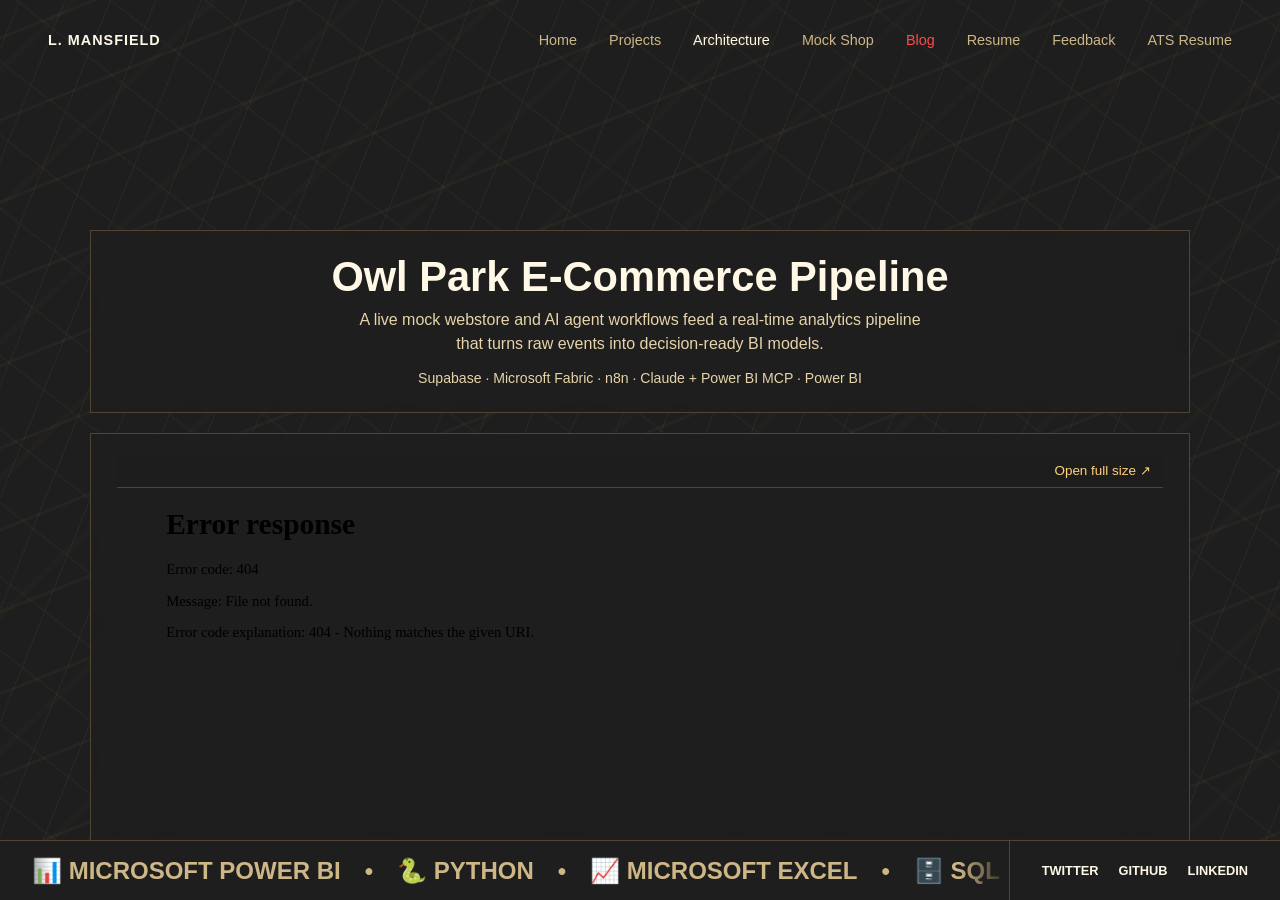
==== commit 5db4a0bb: "cleaning up architecture page." ====
--- a/architecture.html
+++ b/architecture.html
@@ -56,35 +56,49 @@
             width: min(1500px, 96vw);
         }
 
-        .arch-frame-note {
-            text-align: right;
-            margin-bottom: 0.35rem;
-            font-size: 0.85rem;
-        }
-
-        .arch-frame-note a {
-            color: var(--accent-color);
-            text-decoration: none;
-            border-bottom: 1px solid transparent;
-            transition: border-color 0.2s;
-        }
-
-        .arch-frame-note a:hover {
-            border-color: var(--accent-color);
-        }
-
         .arch-frame {
             padding: 0;
             overflow: hidden;
             width: 100%;
+            position: relative;
+        }
+
+        .arch-frame-bar {
+            display: flex;
+            justify-content: flex-end;
+            align-items: center;
+            padding: 0.45rem 0.8rem;
+            background: rgba(30, 30, 30, 0.92);
+            border-bottom: 1px solid var(--card-border);
+        }
+
+        .arch-frame-bar a {
+            color: var(--accent-color);
+            text-decoration: none;
+            font-size: 0.84rem;
+            border-bottom: 1px solid transparent;
+            transition: border-color 0.2s;
+        }
+
+        .arch-frame-bar a:hover {
+            border-color: var(--accent-color);
         }
 
         .arch-frame iframe {
             width: 100%;
-            height: 88vh;
-            min-height: 720px;
+            height: 78vh;
+            min-height: 640px;
             border: 0;
             display: block;
+            transform: scale(0.92);
+            transform-origin: top center;
+        }
+
+        .arch-caption {
+            text-align: center;
+            padding: 0.5rem 0 0;
+            color: var(--secondary-text);
+            font-size: 0.82rem;
         }
 
         /* ── Supporting detail sections ── */
@@ -172,16 +186,17 @@
 
             <!-- ── Infographic ── -->
             <div class="arch-frame-wrap">
-                <p class="arch-frame-note">
-                    <a href="owl-park-infographic.html" target="_blank" rel="noopener noreferrer">Open full size ↗</a>
-                </p>
                 <section class="content-panel arch-frame">
+                    <div class="arch-frame-bar">
+                        <a href="owl-park-infographic.html" target="_blank" rel="noopener noreferrer">Open full size ↗</a>
+                    </div>
                     <iframe
                         title="Owl Park Data Architecture"
                         src="owl-park-infographic.html"
                         loading="lazy"
                     ></iframe>
                 </section>
+                <p class="arch-caption">Infographic generated with Claude Opus 4.6.</p>
             </div>
 
             <!-- ── Pipeline phases ── -->
@@ -220,7 +235,6 @@
                         <p>Dynamic pricing impact reporting is in progress.</p>
                     </article>
                 </div>
-                <p class="section-note">Infographic generated with Claude Opus 4.6.</p>
             </section>
 
         </div>
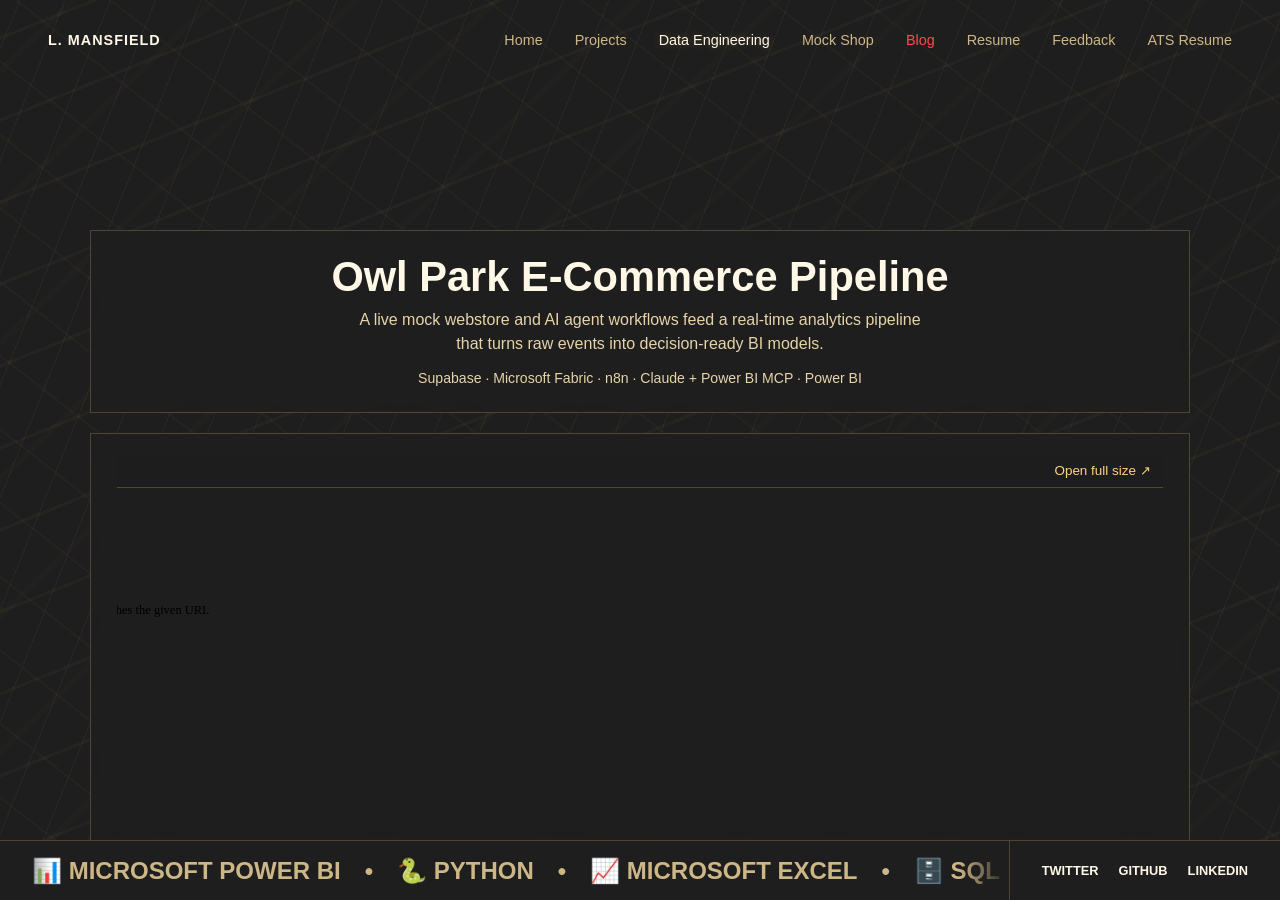
==== commit b981ab62: "engineering time" ====
--- a/architecture.html
+++ b/architecture.html
@@ -3,7 +3,7 @@
 <head>
     <meta charset="UTF-8">
     <meta name="viewport" content="width=device-width, initial-scale=1.0">
-    <title>Logan Mansfield | Architecture</title>
+    <title>Logan Mansfield | Data Engineering</title>
     <link rel="icon" type="image/jpeg" href="mini.jpg">
     <link rel="shortcut icon" href="mini.jpg">
     <link rel="stylesheet" href="assets/style.css">
@@ -57,6 +57,7 @@
         }
 
         .arch-frame {
+            --scale: 0.78;
             padding: 0;
             overflow: hidden;
             width: 100%;
@@ -84,14 +85,27 @@
             border-color: var(--accent-color);
         }
 
+        .arch-frame-scaler {
+            position: absolute;
+            top: 0;
+            left: 50%;
+            width: 1920px;
+            height: 1080px;
+            transform: translate(-50%, 0) scale(var(--scale));
+            transform-origin: top center;
+        }
+
+        .arch-frame-clip {
+            position: relative;
+            height: calc(1080px * var(--scale));
+            overflow: hidden;
+        }
+
         .arch-frame iframe {
             width: 100%;
-            height: 78vh;
-            min-height: 640px;
+            height: 100%;
             border: 0;
             display: block;
-            transform: scale(0.92);
-            transform-origin: top center;
         }
 
         .arch-caption {
@@ -160,7 +174,7 @@
         <nav class="nav-links">
             <a href="index.html">Home</a>
             <a href="projects.html">Projects</a>
-            <a href="architecture.html" class="active">Architecture</a>
+            <a href="architecture.html" class="active">Data Engineering</a>
             <a href="shop.html">Mock Shop</a>
             <a href="blog.html" class="blog-disabled" data-disabled-blog="true" aria-disabled="true">Blog</a>
             <a href="resume.html">Resume</a>
@@ -190,11 +204,15 @@
                     <div class="arch-frame-bar">
                         <a href="owl-park-infographic.html" target="_blank" rel="noopener noreferrer">Open full size ↗</a>
                     </div>
-                    <iframe
-                        title="Owl Park Data Architecture"
-                        src="owl-park-infographic.html"
-                        loading="lazy"
-                    ></iframe>
+                    <div class="arch-frame-clip">
+                        <div class="arch-frame-scaler">
+                            <iframe
+                                title="Owl Park Data Architecture"
+                                src="owl-park-infographic.html"
+                                loading="lazy"
+                            ></iframe>
+                        </div>
+                    </div>
                 </section>
                 <p class="arch-caption">Infographic generated with Claude Opus 4.6.</p>
             </div>
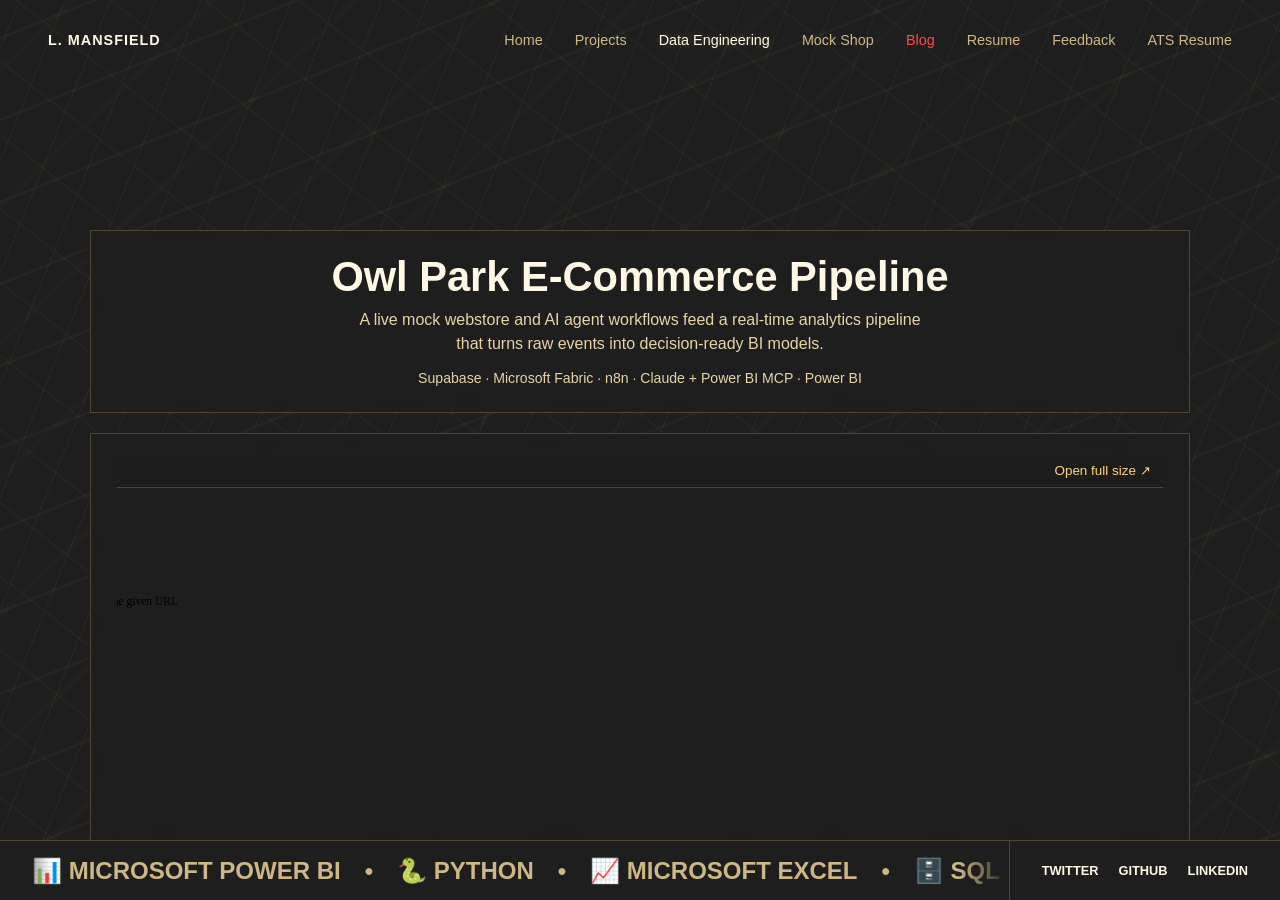
==== commit a1599484: "Mobile-first versioning" ====
--- a/architecture.html
+++ b/architecture.html
@@ -57,7 +57,7 @@
         }
 
         .arch-frame {
-            --scale: 0.78;
+            --scale: 0.44;
             padding: 0;
             overflow: hidden;
             width: 100%;
@@ -89,15 +89,15 @@
             position: absolute;
             top: 0;
             left: 50%;
-            width: 1920px;
-            height: 1080px;
+            width: 2100px;
+            height: 1000px;
             transform: translate(-50%, 0) scale(var(--scale));
             transform-origin: top center;
         }
 
         .arch-frame-clip {
             position: relative;
-            height: calc(1080px * var(--scale));
+            height: calc(1000px * var(--scale));
             overflow: hidden;
         }
 
@@ -154,10 +154,20 @@
             height: 100%;
         }
 
-        @media (max-width: 980px) {
+        @media (min-width: 700px) {
+            .arch-frame {
+                --scale: 0.58;
+            }
+        }
+
+        @media (min-width: 980px) {
+            .arch-frame {
+                --scale: 0.72;
+            }
+
             .phase-grid,
             .arch-results {
-                grid-template-columns: 1fr;
+                grid-template-columns: repeat(2, minmax(0, 1fr));
             }
         }
     </style>
@@ -236,21 +246,6 @@
                     <article class="phase-card">
                         <h3>4 — Analyze &amp; Act</h3>
                         <p>Power BI dashboards and AI-assisted analysis drive schedule optimization and pricing-agent tuning inside critic-enforced fairness boundaries.</p>
-                    </article>
-                </div>
-            </section>
-
-            <!-- ── Status ── -->
-            <section class="content-panel arch-section">
-                <h2>Current Status</h2>
-                <div class="arch-results">
-                    <article class="phase-card">
-                        <h3>Working Now</h3>
-                        <p>Agent cadence is tuned to maximize monthly token utilization without hitting limits, with priority on consumer and sellout workflows.</p>
-                    </article>
-                    <article class="phase-card">
-                        <h3>Next Metric</h3>
-                        <p>Dynamic pricing impact reporting is in progress.</p>
                     </article>
                 </div>
             </section>
--- a/assets/style.css
+++ b/assets/style.css
@@ -420,23 +420,24 @@
 }
 
 .projects-intro {
-    max-width: 900px;
-    margin: 0 auto 40px auto;
+    max-width: 78ch;
+    margin: 0 auto 34px auto;
     text-align: left;
 }
 
 .projects-intro h1 {
-    font-size: clamp(2.3rem, 4vw, 3.4rem);
+    font-size: clamp(2rem, 4vw, 3.3rem);
     font-weight: 800;
     letter-spacing: -0.02em;
-    margin-bottom: 14px;
+    margin-bottom: 10px;
+    line-height: 1.08;
 }
 
 .projects-intro p {
-    color: #bcbcbc;
+    color: #e6d6ad;
     font-size: 1rem;
-    line-height: 1.6;
-    max-width: 700px;
+    line-height: 1.72;
+    max-width: 66ch;
 }
 
 .projects-layout {
@@ -453,11 +454,12 @@
     background: rgba(30, 30, 30, 0.85);
     backdrop-filter: blur(10px);
     border: 1px solid var(--card-border);
-    padding: 22px;
+    padding: clamp(16px, 2vw, 24px);
     min-height: 150px;
     display: flex;
     flex-direction: column;
     justify-content: space-between;
+    row-gap: 0.75rem;
 }
 
 .project-tile {
@@ -481,31 +483,32 @@
 
 .project-panel h2,
 .project-panel h3 {
-    color: var(--text-color);
-    line-height: 1.25;
-    margin-bottom: 10px;
+    color: #fff8ee;
+    line-height: 1.2;
+    margin-bottom: 8px;
 }
 
 .project-panel h2 {
-    font-size: clamp(1.3rem, 2.2vw, 2rem);
+    font-size: clamp(1.28rem, 2vw, 1.9rem);
 }
 
 .project-panel h3 {
-    font-size: 1.1rem;
+    font-size: clamp(1.05rem, 1rem + 0.45vw, 1.35rem);
 }
 
 .project-panel p {
-    color: #e6d6ad;
+    color: #ecdab2;
     font-size: 0.95rem;
-    line-height: 1.55;
+    line-height: 1.66;
+    max-width: 60ch;
 }
 
 .panel-label {
-    font-size: 0.75rem;
+    font-size: 0.74rem;
     letter-spacing: 1px;
     text-transform: uppercase;
-    color: var(--secondary-text);
-    margin-bottom: 12px;
+    color: #e2c58b;
+    margin-bottom: 10px;
 }
 
 .panel-meta {
@@ -625,6 +628,14 @@
     transition: opacity 0.5s ease, visibility 0.5s ease;
 }
 
+.project-modal-overlay[aria-hidden="true"] {
+    display: none;
+}
+
+.project-modal-overlay[aria-hidden="false"] {
+    display: flex;
+}
+
 .project-modal-overlay.is-open {
     opacity: 1;
     visibility: visible;
@@ -674,12 +685,14 @@
     justify-content: center;
     min-height: 0;
     overflow: hidden;
+    padding: 8px;
 }
 
 .project-modal-image {
-    width: min(920px, 86%);
+    width: 100%;
     max-width: 100%;
-    max-height: 100%;
+    max-height: min(62vh, 680px);
+    height: auto;
     object-fit: contain;
     opacity: 0.9;
 }
@@ -716,19 +729,22 @@
 }
 
 .shop-intro {
-    max-width: 1100px;
+    max-width: 78ch;
     margin: 0 auto 24px auto;
 }
 
 .shop-intro h1 {
-    font-size: clamp(2rem, 3.6vw, 3rem);
-    line-height: 1.2;
-    margin-bottom: 10px;
+    font-size: clamp(1.85rem, 3.3vw, 2.9rem);
+    line-height: 1.1;
+    margin-bottom: 12px;
 }
 
 .shop-intro p {
-    color: #e6d6ad;
-    font-size: 0.98rem;
+    color: #ead8af;
+    font-size: 1rem;
+    line-height: 1.68;
+    max-width: 64ch;
+    margin-top: 0.45rem;
 }
 
 .shop-intro-note {
@@ -795,7 +811,7 @@
     border: 1px solid var(--card-border);
     background: rgba(30, 30, 30, 0.9);
     backdrop-filter: blur(10px);
-    padding: 20px;
+    padding: clamp(16px, 2vw, 22px);
 }
 
 .shop-products-panel h2,
@@ -829,24 +845,25 @@
 
 .shop-product-card {
     border: 1px solid var(--card-border);
-    padding: 16px;
+    padding: clamp(14px, 1.5vw, 18px);
     background: rgba(255, 210, 122, 0.04);
     display: flex;
     flex-direction: column;
-    gap: 10px;
-    min-height: 220px;
+    gap: 8px;
+    min-height: 0;
 }
 
 .shop-product-card h3 {
-    font-size: 1rem;
-    line-height: 1.3;
+    font-size: clamp(1rem, 0.96rem + 0.35vw, 1.2rem);
+    line-height: 1.24;
 }
 
 .shop-product-card p {
-    color: #e6d6ad;
+    color: #ead8af;
     font-size: 0.9rem;
-    line-height: 1.5;
+    line-height: 1.62;
     flex: 1;
+    max-width: 58ch;
 }
 
 .shop-product-inventory,
@@ -927,31 +944,19 @@
     font-size: 0.8rem;
 }
 
-.shop-ticket-date-popup {
-    margin-top: 10px;
-    border: 1px solid var(--card-border);
-    background: rgba(255, 210, 122, 0.04);
-}
-
-.shop-ticket-date-popup[open] {
-    padding: 0 10px 10px;
-}
-
 .shop-ticket-date-toggle {
-    list-style: none;
     cursor: pointer;
     padding: 8px 10px;
+    border: 1px solid var(--card-border);
+    background: rgba(255, 210, 122, 0.08);
     color: var(--secondary-text);
     font-size: 0.82rem;
     user-select: none;
-}
-
-.shop-ticket-date-toggle::-webkit-details-marker {
-    display: none;
-}
-
-.shop-ticket-date-popup .shop-ticket-date-label {
-    margin-top: 0;
+    text-align: left;
+}
+
+.shop-ticket-date-row {
+    margin-top: 10px;
 }
 
 .shop-ticket-date-body {
@@ -959,9 +964,111 @@
 }
 
 .shop-ticket-date-spots {
-    margin-top: 8px;
+    margin-top: 6px;
     color: var(--secondary-text);
     font-size: 0.8rem;
+}
+
+.shop-ticket-modal-overlay {
+    position: fixed;
+    inset: 0;
+    z-index: 60;
+    background: rgba(0, 0, 0, 0.55);
+    display: flex;
+    align-items: center;
+    justify-content: center;
+    padding: 16px;
+}
+
+.shop-ticket-modal-overlay[hidden] {
+    display: none !important;
+}
+
+.shop-ticket-modal-panel {
+    width: min(760px, 96vw);
+    border: 1px solid var(--card-border);
+    background: rgba(30, 30, 30, 0.96);
+    padding: 14px;
+    display: grid;
+    gap: 10px;
+}
+
+.shop-ticket-modal-header {
+    display: flex;
+    align-items: center;
+    justify-content: space-between;
+    gap: 8px;
+}
+
+.shop-ticket-modal-title {
+    font-size: 0.95rem;
+}
+
+.shop-ticket-modal-close {
+    border: 1px solid var(--card-border);
+    background: rgba(255, 210, 122, 0.08);
+    color: var(--text-color);
+    padding: 6px 10px;
+    cursor: pointer;
+}
+
+.shop-ticket-modal-summary {
+    color: var(--secondary-text);
+    font-size: 0.82rem;
+}
+
+.shop-ticket-modal-body {
+    display: grid;
+    grid-template-columns: minmax(0, 1fr) 220px;
+    gap: 12px;
+}
+
+.shop-ticket-modal-calendar-pane,
+.shop-ticket-modal-side-pane {
+    border: 1px solid var(--card-border);
+    background: rgba(255, 210, 122, 0.04);
+    padding: 10px;
+}
+
+.shop-ticket-modal-side-pane {
+    display: grid;
+    align-content: start;
+    gap: 10px;
+}
+
+.shop-ticket-modal-capacity {
+    color: var(--secondary-text);
+    font-size: 0.84rem;
+}
+
+.shop-ticket-modal-quantity-label {
+    display: grid;
+    gap: 6px;
+    color: var(--secondary-text);
+    font-size: 0.8rem;
+}
+
+.shop-ticket-modal-quantity {
+    width: 100%;
+    padding: 8px;
+    border: 1px solid var(--card-border);
+    background: rgba(30, 30, 30, 0.92);
+    color: var(--text-color);
+}
+
+.shop-ticket-modal-add {
+    width: 100%;
+    padding: 10px;
+    border: 1px solid var(--card-border);
+    background: rgba(255, 210, 122, 0.14);
+    color: var(--text-color);
+    font-weight: 700;
+    cursor: pointer;
+}
+
+.shop-ticket-modal-add:disabled {
+    opacity: 0.6;
+    cursor: not-allowed;
 }
 
 .shop-ticket-calendar-loading {
@@ -1041,6 +1148,12 @@
     background: rgba(255, 210, 122, 0.2);
 }
 
+@media (max-width: 900px) {
+    .shop-ticket-modal-body {
+        grid-template-columns: 1fr;
+    }
+}
+
 .shop-ticket-date-input {
     border: 1px solid var(--card-border);
     background: rgba(30, 30, 30, 0.92);
@@ -1239,26 +1352,26 @@
 }
 
 .content-panel--resume {
-    max-width: 1200px;
-    padding: 14px;
+    width: min(100%, 76rem);
+    padding: clamp(10px, 1.8vw, 18px);
 }
 
 .content-panel--feedback {
-    max-width: 720px;
-    padding: 24px;
-    text-align: center;
+    max-width: 70ch;
+    padding: clamp(18px, 2.2vw, 28px);
+    text-align: left;
 }
 
 .resume-frame {
     width: 100%;
-    height: min(74vh, 1100px);
+    height: clamp(420px, 74vh, 1100px);
     border: 1px solid var(--card-border);
     background: var(--bg-color);
 }
 
 .feedback-action {
-    max-width: 360px;
-    margin: 0 auto;
+    max-width: 26rem;
+    margin: 0;
     text-decoration: none;
 }
 
@@ -1445,7 +1558,7 @@
     max-width: 800px;
     width: 100%;
     margin: 0 auto;
-    padding: 0 20px 100px;
+    padding: 0 24px 100px;
 }
 
 .post-overlay-meta {
@@ -1477,8 +1590,9 @@
 
 #post-overlay-content {
     color: #e6d6ad;
-    line-height: 1.8;
-    font-size: 1.1rem;
+    line-height: 1.78;
+    font-size: clamp(1rem, 0.97rem + 0.28vw, 1.12rem);
+    max-width: 68ch;
 }
 
 .blog-markdown-content h1, 
@@ -1493,8 +1607,9 @@
 .blog-markdown-content p {
     margin-bottom: 1.5em;
     color: #e6d6ad;
-    font-size: 1.1rem;
+    font-size: clamp(1rem, 0.97rem + 0.28vw, 1.12rem);
     line-height: 1.8;
+    max-width: 68ch;
 }
 
 .blog-markdown-content a {
@@ -1597,6 +1712,15 @@
         gap: 14px;
     }
 
+    .shop-promo-controls,
+    .shop-cart-controls {
+        grid-template-columns: 1fr;
+    }
+
+    .shop-line-total {
+        justify-self: start;
+    }
+
     .panel-featured,
     .panel-index,
     .panel-split,
@@ -1612,25 +1736,42 @@
     }
 }
 
+@media (max-width: 480px) {
+    .content-panel--feedback {
+        text-align: center;
+    }
+
+    .feedback-action {
+        margin: 0 auto;
+    }
+
+    .shop-product-footer {
+        flex-direction: column;
+        align-items: stretch;
+    }
+}
+
 /* Blog Intro */
 .blog-intro {
-    max-width: 800px;
-    margin: 0 auto 50px auto; 
-    text-align: center;
+    max-width: 74ch;
+    margin: 0 auto 38px auto;
+    text-align: left;
 }
 
 .blog-intro h1 {
-    font-size: 3rem;
-    margin-bottom: 20px;
+    font-size: clamp(1.9rem, 3.9vw, 3rem);
+    margin-bottom: 14px;
     font-weight: 800;
-    letter-spacing: -1px;
+    letter-spacing: -0.02em;
+    line-height: 1.08;
     color: var(--text-color);
 }
 
 .blog-intro p {
-    color: #e6d6ad;
-    font-size: 1.1rem;
-    line-height: 1.6;
+    color: #ead8af;
+    font-size: 1rem;
+    line-height: 1.72;
+    max-width: 66ch;
 }
 
 
